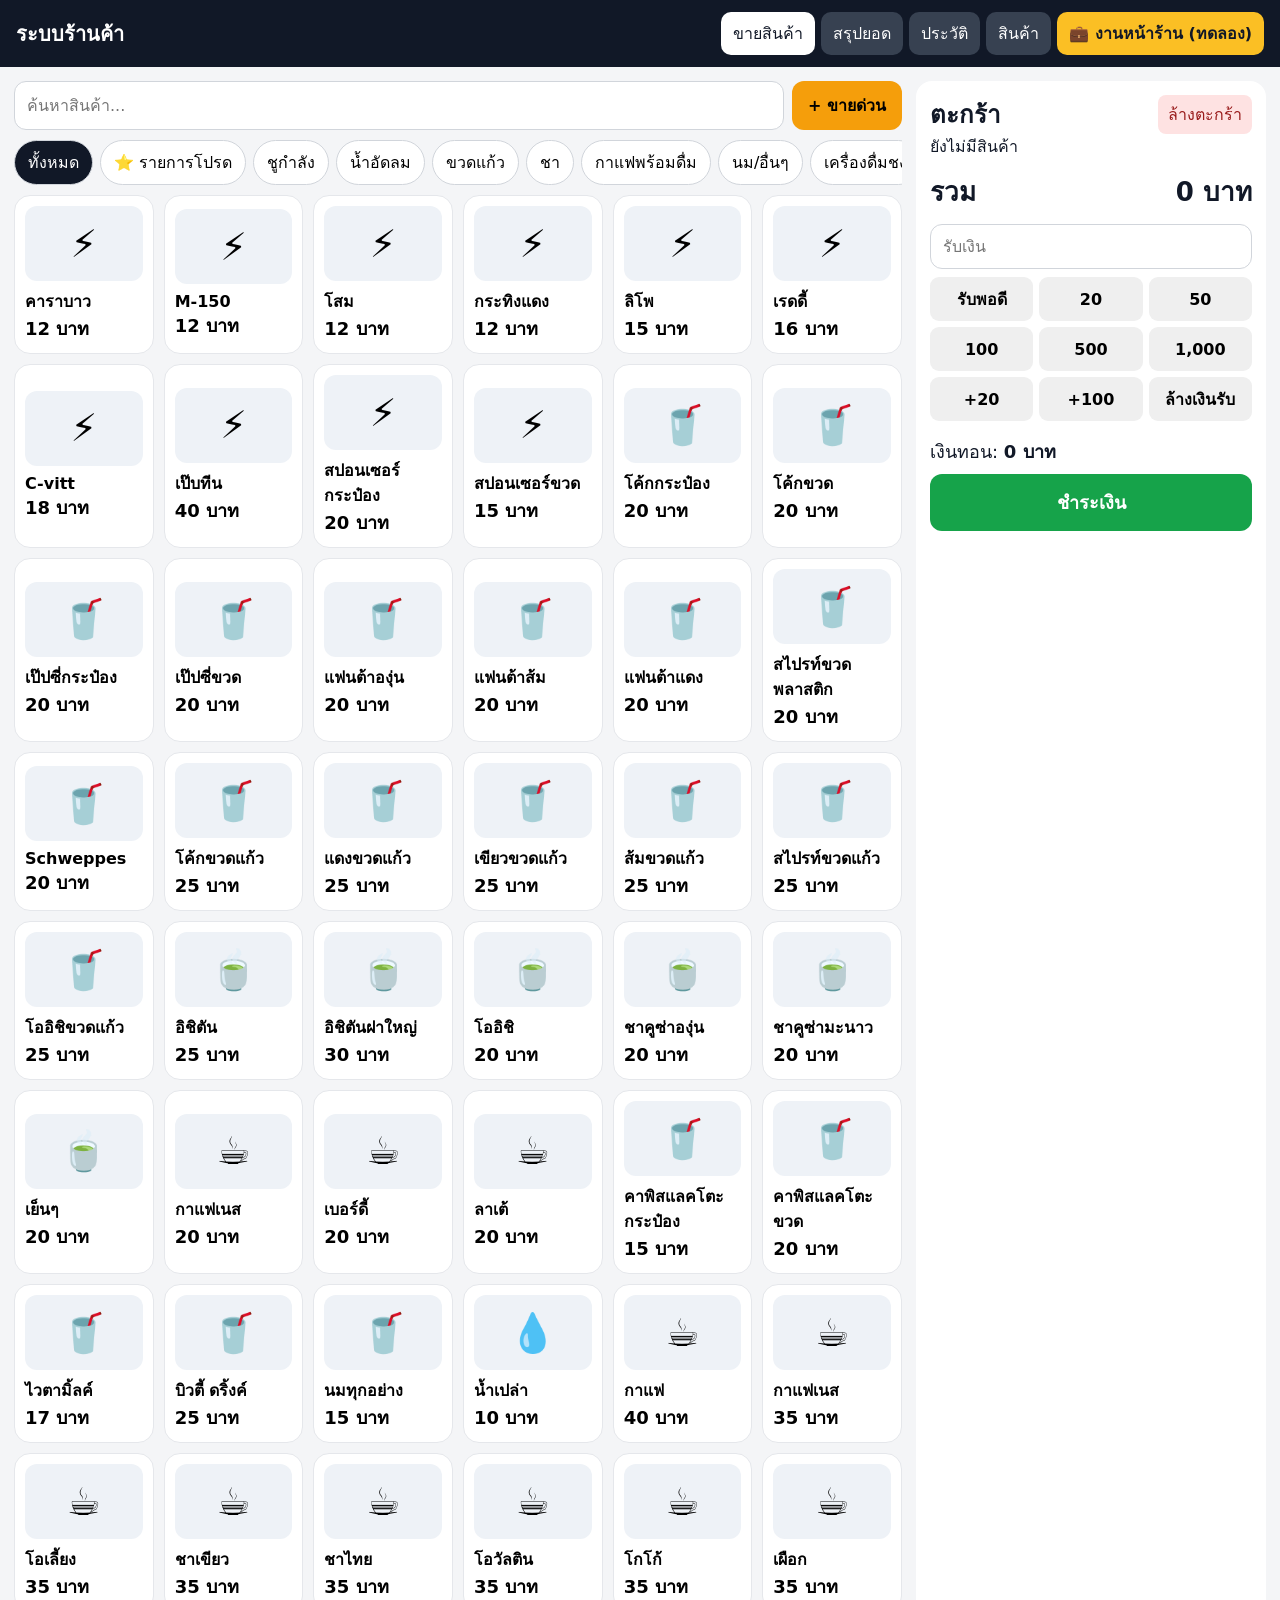
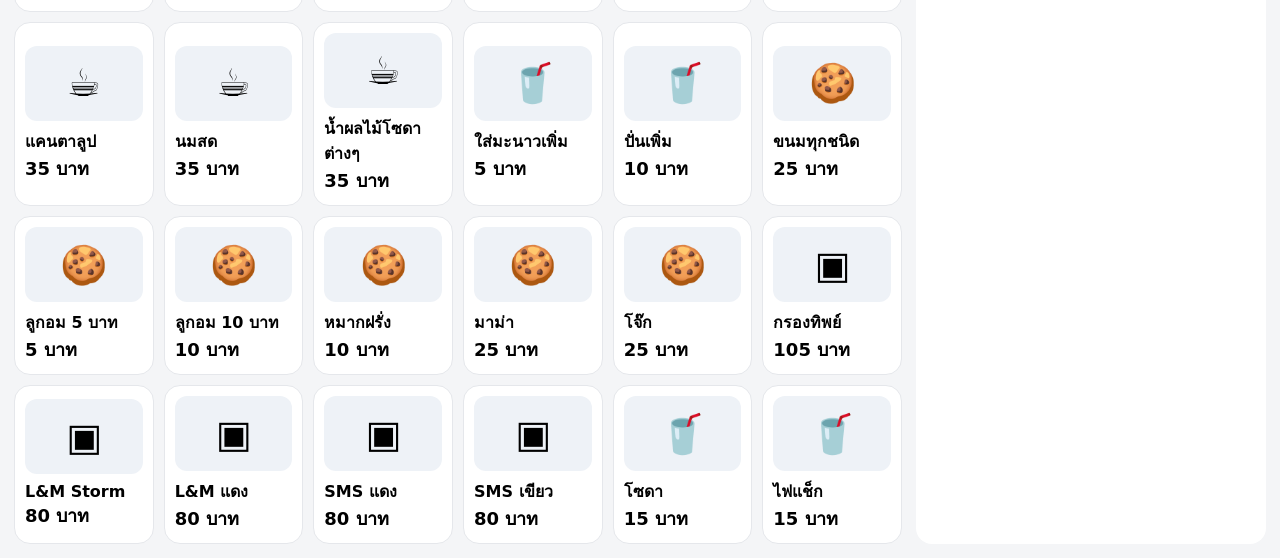
==== index.html @ 1d9d123c "Link simplified operations preview from POS navigation" ====
<!doctype html><html lang="th"><head><meta charset="UTF-8"><meta name="viewport" content="width=device-width,initial-scale=1,viewport-fit=cover"><meta name="theme-color" content="#111827"><link rel="manifest" href="manifest.webmanifest"><link rel="stylesheet" href="style.css"><title>ระบบร้านค้า</title></head><body><header class="top"><h1>ระบบร้านค้า</h1><nav class="nav"><button data-page="sale" class="active">ขายสินค้า</button><button data-page="dashboard">สรุปยอด</button><button data-page="history">ประวัติ</button><button data-page="manage">สินค้า</button><a href="./operations-preview.html" style="display:inline-flex;align-items:center;border-radius:10px;padding:9px 12px;background:#fbbf24;color:#111827;text-decoration:none;font-weight:750;white-space:nowrap">💼 งานหน้าร้าน (ทดลอง)</a></nav></header><section id="sale" class="page active"><div class="sale-layout"><div><div class="toolbar"><input id="search" class="search" placeholder="ค้นหาสินค้า..."><button id="quick" class="quick">+ ขายด่วน</button></div><div id="cats" class="cats"></div><div id="products" class="products"></div></div><aside class="cart"><div class="carthead"><h2>ตะกร้า</h2><button id="clearCart" class="danger">ล้างตะกร้า</button></div><div id="cart"></div><div class="total"><span>รวม</span><span id="total">0 บาท</span></div><input id="cash" class="search" inputmode="decimal" placeholder="รับเงิน"><div class="cash-presets"><button id="exact">รับพอดี</button><button data-cash="20">20</button><button data-cash="50">50</button><button data-cash="100">100</button><button data-cash="500">500</button><button data-cash="1000">1,000</button><button data-addcash="20">+20</button><button data-addcash="100">+100</button><button id="clearCash">ล้างเงินรับ</button></div><div class="change">เงินทอน: <b id="change">0 บาท</b></div><button id="pay" class="pay">ชำระเงิน</button></aside></div></section><section id="dashboard" class="page"><div class="reporthead"><div><h2>สรุปยอด</h2><div id="reportLabel" class="note">วันนี้</div></div><div class="reportfilters"><button data-period="today" class="active">วันนี้</button><button data-period="month">เดือนนี้</button><button data-period="all">ทั้งหมด</button><input id="reportFrom" type="date"><span>ถึง</span><input id="reportTo" type="date"><button id="applyRange">ดูช่วงวันที่</button></div></div><div class="cards"><div class="stat">ยอดขาย<b id="todaySales">0 บาท</b></div><div class="stat profitstat">กำไรขั้นต้น<b id="todayProfit">0 บาท</b></div><div class="stat">ต้นทุนสินค้า<b id="todayCost">0 บาท</b></div><div class="stat">จำนวนบิล<b id="todayBills">0</b></div><div class="stat">จำนวนสินค้าที่ขาย<b id="todayItems">0</b></div><div class="stat">เงินสดที่รับ<b id="todayCash">0 บาท</b></div><div class="stat">เงินทอน<b id="todayChange">0 บาท</b></div><div class="stat">ขายดีที่สุด<b id="best">-</b></div><div class="stat">สินค้าใกล้หมด<b id="lowStockCount">0</b></div><div class="stat">ยอดเฉลี่ย/บิล<b id="avgBill">0 บาท</b></div><div class="stat">วันที่ขายดีที่สุด<b id="bestDay">-</b></div></div><h3>สินค้าใกล้หมด</h3><div id="lowStockList" class="panel"></div><h3>ยอดขายตามหมวดหมู่</h3><div id="categorySummary" class="panel"></div><h3>สินค้าขายดีวันนี้</h3><div id="topProducts" class="panel"></div><h3>กำไรตามสินค้า</h3><div id="profitProducts" class="panel"></div><h3>ยอดขายรายวัน</h3><div id="dailySummary" class="panel"></div></section><section id="history" class="page"><div class="historyhead"><h2>ประวัติการขาย</h2><input id="historyDate" type="date"></div><div id="historyList" class="panel"></div></section><div id="billModal" class="pinmodal"><div class="pinbox billbox"><h2>รายละเอียดบิล</h2><div id="billDetail"></div><div class="pinActions"><button id="billClose">ปิด</button><button id="voidBill" class="danger">ยกเลิกบิล</button></div></div></div><section id="manage" class="page"><div class="managehead"><h2>สินค้า</h2><div><button id="addProduct" class="primary">+ เพิ่มสินค้า</button></div></div><div class="backup"><button id="exportBtn">สำรองข้อมูล JSON</button><label class="filelabel">นำเข้าข้อมูล<input type="file" id="importFile" accept="application/json"></label></div><div id="backupStatus" class="backupstatus"></div><div id="backupStatus" class="backupstatus"></div><p class="note">แตะดาวเพื่อเพิ่มรายการโปรด รูปสินค้าเป็นภาพแทนและแก้ไขต่อได้ภายหลัง</p><div id="manageList" class="panel"></div></section><div id="productModal" class="pinmodal"><div class="pinbox productbox"><h2 id="productTitle">เพิ่มสินค้า</h2><input id="productName" placeholder="ชื่อสินค้า"><input id="productPrice" type="number" inputmode="decimal" placeholder="ราคาขาย"><input id="productCost" type="number" min="0" step="0.01" inputmode="decimal" placeholder="ต้นทุนต่อชิ้น"><input id="productCategory" placeholder="หมวดหมู่"><div class="stockfields"><label>จำนวนคงเหลือ<input id="productStock" type="number" min="0" step="1" inputmode="numeric" placeholder="เช่น 24"></label><label>แจ้งเตือนเมื่อเหลือไม่เกิน<input id="productLowStock" type="number" min="0" step="1" inputmode="numeric" value="5"></label></div><label class="stocktoggle"><input id="trackStock" type="checkbox"> ติดตามสต๊อกสินค้านี้</label><label class="imagepick">รูปสินค้า (ไม่ใส่ก็ได้)<input id="productImage" type="file" accept="image/*"></label><div id="imagePreview" class="imagePreview"></div><button id="removeProductImage" class="danger imageRemove" type="button">ลบรูปสินค้า</button><div class="pinActions"><button id="productCancel">ยกเลิก</button><button id="productSave">บันทึก</button></div></div></div><div id="importModal" class="pinmodal"><div class="pinbox"><h2>ยืนยันนำเข้าข้อมูล</h2><p id="importSummary"></p><p class="note">ข้อมูลปัจจุบันในเครื่องจะถูกแทนที่ กรุณาสำรองข้อมูลก่อนหากต้องการเก็บไว้</p><div class="pinActions"><button id="importCancel">ยกเลิก</button><button id="importConfirm">ยืนยันนำเข้า</button></div></div></div><div id="importModal" class="pinmodal"><div class="pinbox"><h2>ยืนยันนำเข้าข้อมูล</h2><p id="importSummary"></p><p class="note">ข้อมูลปัจจุบันในเครื่องจะถูกแทนที่</p><div class="pinActions"><button id="importCancel">ยกเลิก</button><button id="importConfirm">ยืนยันนำเข้า</button></div></div></div><script src="products.js"></script><script src="app.js"></script></body></html>
---- style.css ----
*{box-sizing:border-box}body{margin:0;font-family:system-ui,-apple-system,"Noto Sans Thai",sans-serif;background:#f4f5f7;color:#111827}button,input{font:inherit}button{cursor:pointer}.top{position:sticky;top:0;z-index:5;background:#111827;color:#fff;padding:12px 16px;display:flex;justify-content:space-between;align-items:center}.top h1{margin:0;font-size:20px}.nav{display:flex;gap:6px}.nav button{border:0;border-radius:10px;padding:9px 12px;background:#374151;color:#fff}.nav .active{background:#fff;color:#111827}.page{display:none;padding:14px}.page.active{display:block}.sale-layout{display:grid;grid-template-columns:minmax(0,1fr) 350px;gap:14px}.toolbar{display:flex;gap:8px;margin-bottom:10px}.search{width:100%;padding:12px;border:1px solid #d1d5db;border-radius:12px;background:#fff}.quick{border:0;border-radius:12px;padding:12px 16px;background:#f59e0b;font-weight:700;white-space:nowrap}.cats{display:flex;gap:7px;overflow:auto;padding-bottom:10px}.cat{white-space:nowrap;border:1px solid #d1d5db;background:#fff;border-radius:999px;padding:9px 13px}.cat.active{background:#111827;color:#fff}.products{display:grid;grid-template-columns:repeat(auto-fill,minmax(135px,1fr));gap:10px}.product{border:1px solid #e5e7eb;background:#fff;border-radius:16px;padding:10px;text-align:left;min-height:145px}.art{height:75px;border-radius:12px;display:flex;align-items:center;justify-content:center;font-size:38px;background:#eef2f7}.pname{font-weight:700;margin-top:8px}.price{font-size:18px;font-weight:900}.cart,.panel,.stat{background:#fff;border-radius:16px;padding:14px}.cart{position:sticky;top:70px}.cartrow{padding:9px 0;border-bottom:1px solid #eee}.row{display:flex;justify-content:space-between;gap:8px}.qty{display:flex;gap:6px;margin-top:5px}.qty button{border:0;border-radius:8px;padding:6px 10px}.total{font-size:26px;font-weight:900;display:flex;justify-content:space-between;margin:12px 0}.cash-presets{display:grid;grid-template-columns:repeat(3,1fr);gap:6px;margin:8px 0}.cash-presets button{border:0;border-radius:9px;padding:9px}.change{padding:8px 0;font-size:18px}.pay{width:100%;border:0;border-radius:12px;padding:14px;background:#16a34a;color:#fff;font-weight:800;font-size:18px}.cards{display:grid;grid-template-columns:repeat(3,1fr);gap:12px}.stat b{display:block;font-size:28px}.history{padding:10px 0;border-bottom:1px solid #eee}.backup{display:flex;gap:8px}.backup button,.filelabel{border:0;border-radius:9px;padding:9px;background:#e5e7eb}.filelabel input{display:none}.note{color:#6b7280;font-size:13px}.manage{display:flex;justify-content:space-between;padding:9px 0;border-bottom:1px solid #eee}.star{border:0;border-radius:8px;padding:7px 10px}.star.on{background:#fbbf24}@media(max-width:800px){.top{align-items:flex-start;gap:8px;flex-direction:column}.nav{width:100%;overflow:auto}.sale-layout{display:block}.cart{position:relative;top:auto;margin-top:14px}.cards{grid-template-columns:1fr}.products{grid-template-columns:repeat(2,minmax(0,1fr))}}.pinmodal{display:none;position:fixed;inset:0;background:#0009;z-index:50;align-items:center;justify-content:center;padding:20px}.pinmodal.open{display:flex}.pinbox{width:min(390px,100%);background:#fff;border-radius:18px;padding:20px}.pinbox h2{margin-top:0}.pinbox input{width:100%;padding:14px;border:1px solid #d1d5db;border-radius:12px;font-size:22px;text-align:center;letter-spacing:5px}.pinActions{display:flex;gap:8px;margin-top:12px}.pinActions button{flex:1;border:0;border-radius:10px;padding:11px}.pinActions button:last-child{background:#111827;color:#fff}.ownerbar{background:#dcfce7;color:#166534;padding:8px 14px;text-align:center;font-weight:700}.nav #lockBtn{background:#f59e0b;color:#111827}.managehead{display:flex;justify-content:space-between;align-items:center;gap:10px}.managehead>div{display:flex;gap:8px}.managehead button,.primary{border:0;border-radius:9px;padding:10px 12px}.primary{background:#16a34a;color:#fff;font-weight:700}.manage small{display:block;color:#6b7280;margin-top:3px}.manageactions{display:flex;gap:6px}.manageactions button{border:0;border-radius:8px;padding:7px 10px}.danger{background:#fee2e2;color:#991b1b}.productbox input{width:100%;padding:12px;border:1px solid #d1d5db;border-radius:10px;margin:5px 0;text-align:left;letter-spacing:0;font-size:16px}.imagepick{display:block;padding:10px 0}.imagepick input{font-size:14px}.imagePreview img{width:100px;height:100px;object-fit:contain;border-radius:12px}.art img{width:100%;height:100%;object-fit:contain;border-radius:10px}@media(max-width:600px){.managehead{align-items:flex-start;flex-direction:column}.manage{gap:8px;align-items:center}.manageactions{flex-wrap:wrap;justify-content:flex-end}}.imageRemove{display:none;border:0;border-radius:8px;padding:8px 10px;margin-top:8px}.productbox .imagepick input{padding:6px 0;border:0}.carthead{display:flex;align-items:center;justify-content:space-between;gap:8px}.carthead h2{margin:0}.carthead button{border:0;border-radius:8px;padding:7px 10px}.removeitem{margin-left:auto;background:#fee2e2;color:#991b1b}.qty{align-items:center}.qty span{min-width:28px;text-align:center;font-weight:800}.cash-presets button{min-height:44px;font-weight:700}.product:active{transform:scale(.98)}@media(min-width:801px) and (max-width:1200px){.sale-layout{grid-template-columns:minmax(0,1fr) 320px}.products{grid-template-columns:repeat(auto-fill,minmax(125px,1fr))}.product{min-height:135px}}.summaryrow{display:flex;justify-content:space-between;gap:12px;padding:9px 0;border-bottom:1px solid #eee}.historyhead{display:flex;align-items:center;justify-content:space-between;gap:10px}.historyhead input{padding:9px;border:1px solid #d1d5db;border-radius:9px}.billrow{display:block;width:100%;border:0;background:transparent;text-align:left}.billrow:hover{background:#f9fafb}.billrow.voided{opacity:.55;text-decoration:line-through}.billbox{width:min(480px,100%)}.billtime{font-weight:700;margin-bottom:10px}.voidnote{padding:10px;border-radius:10px;background:#fee2e2;color:#991b1b;font-weight:700}.cards{grid-template-columns:repeat(auto-fit,minmax(180px,1fr))}.stockfields{display:grid;grid-template-columns:1fr 1fr;gap:8px}.stockfields label{font-size:13px}.stocktoggle{display:flex;align-items:center;gap:8px;padding:10px 0;font-weight:700}.productbox .stocktoggle input{width:auto;margin:0}.stocktag{font-size:12px;margin-top:4px;color:#166534;font-weight:700}@media(max-width:500px){.stockfields{grid-template-columns:1fr}}.profitstat b{color:#15803d}#profitProducts .summaryrow b{color:#15803d}.reporthead{display:flex;justify-content:space-between;align-items:flex-start;gap:14px;margin-bottom:14px}.reporthead h2{margin:0}.reportfilters{display:flex;align-items:center;gap:6px;flex-wrap:wrap}.reportfilters button,.reportfilters input{border:1px solid #d1d5db;background:#fff;border-radius:9px;padding:8px 10px}.reportfilters button.active{background:#111827;color:#fff}.reportfilters span{font-size:13px;color:#6b7280}@media(max-width:700px){.reporthead{flex-direction:column}.reportfilters{width:100%}.reportfilters input{max-width:145px}}.backupstatus{margin:10px 0;padding:10px 12px;border-radius:10px;background:#ecfdf5;color:#166534;font-weight:700}.backupstatus.warn{background:#fff7ed;color:#9a3412}.backup{flex-wrap:wrap}
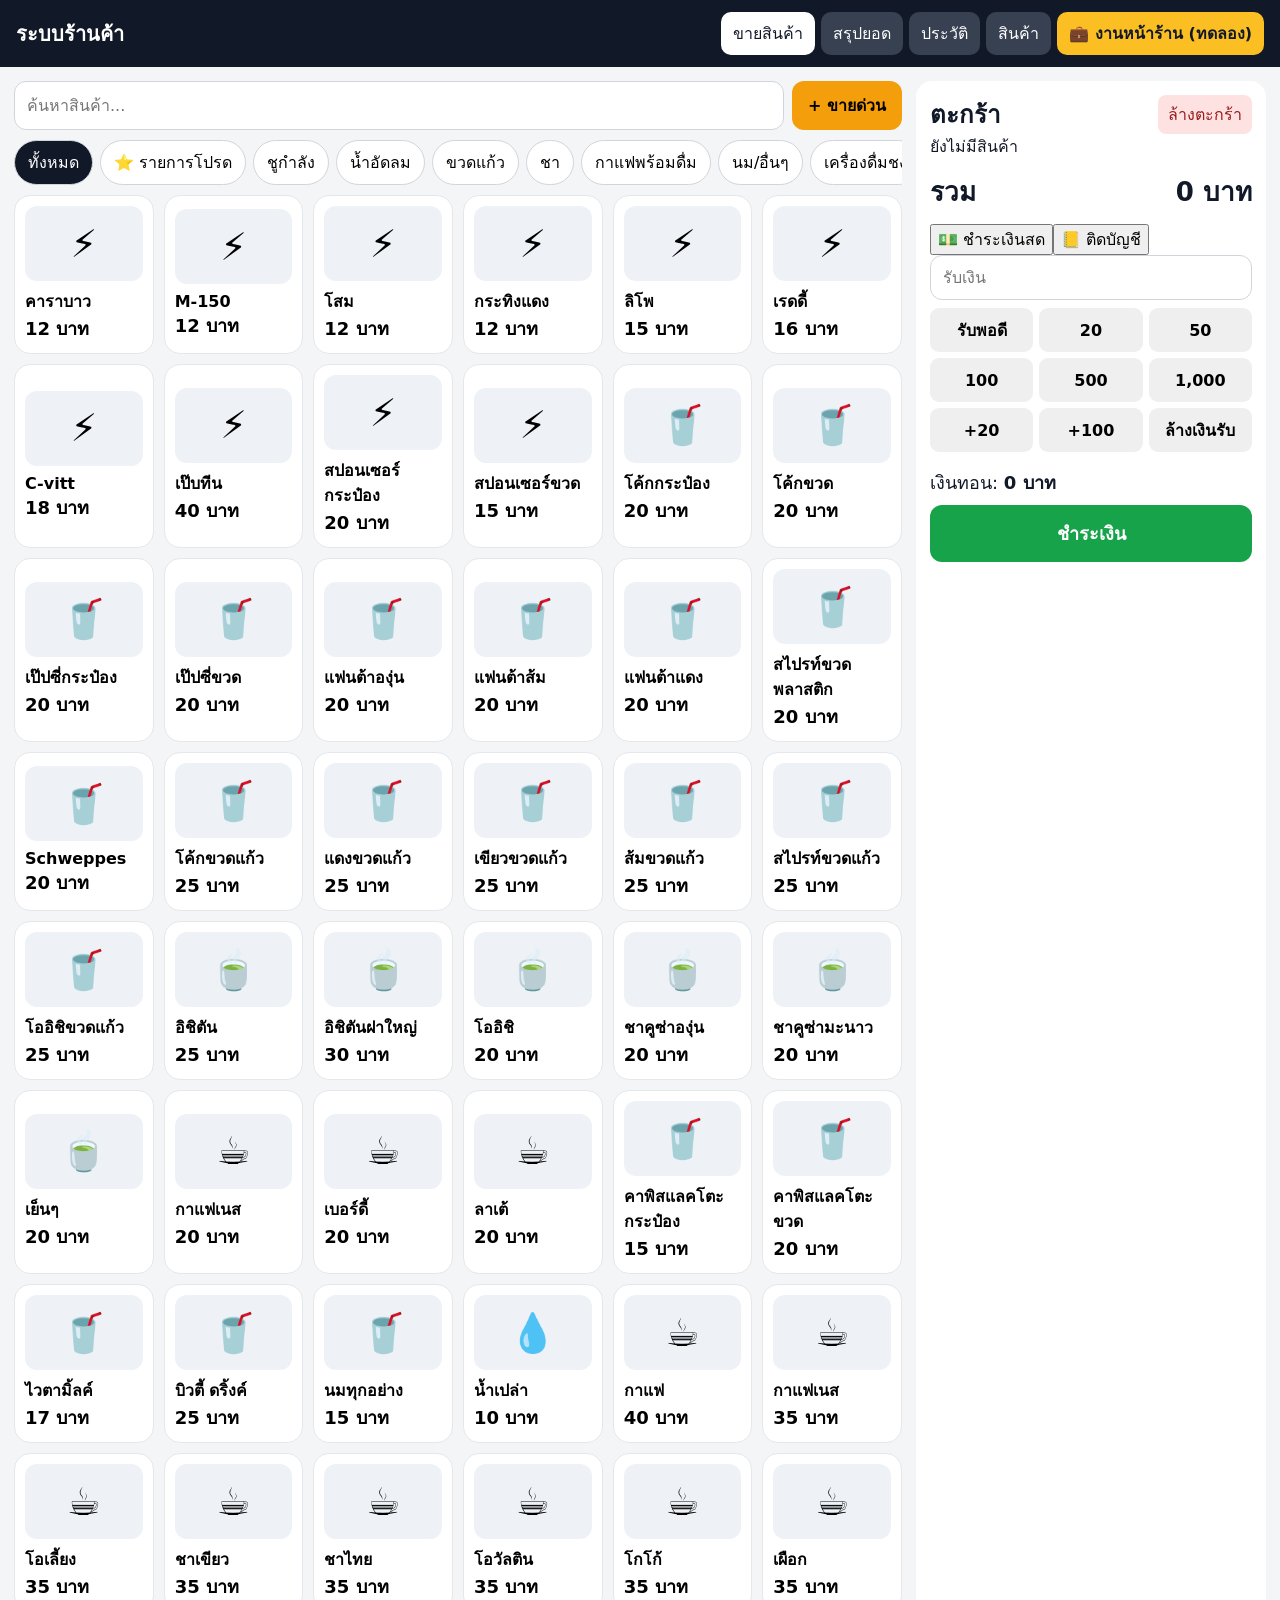
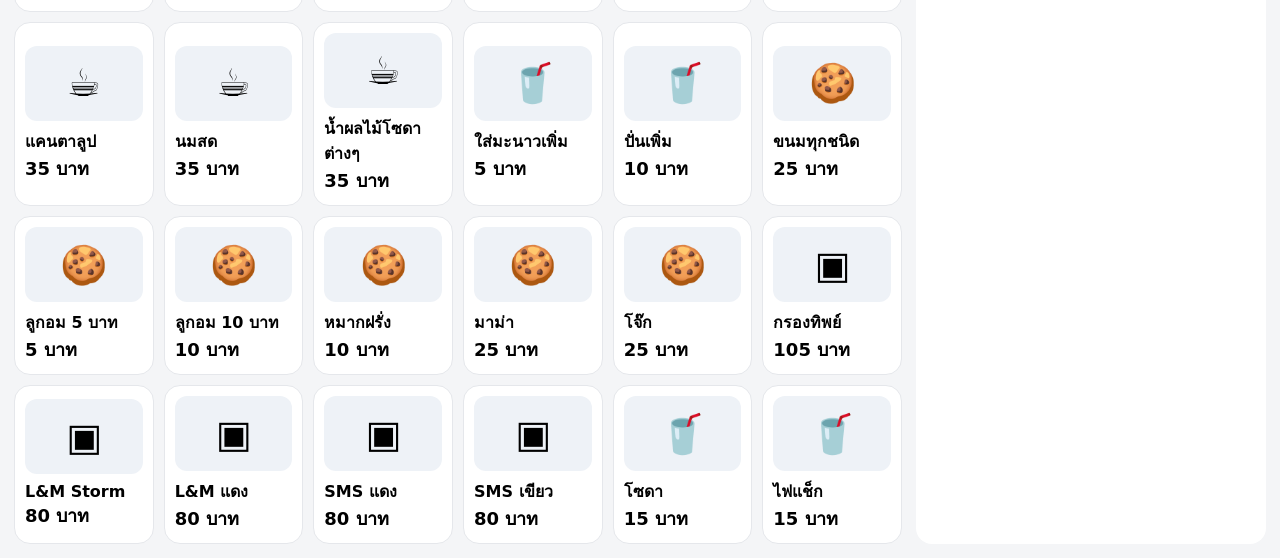
==== commit bc7729f0: "Show safe credit-sale mode in POS cart without recording unsupported debts" ====
--- a/index.html
+++ b/index.html
@@ -1 +1 @@
-<!doctype html><html lang="th"><head><meta charset="UTF-8"><meta name="viewport" content="width=device-width,initial-scale=1,viewport-fit=cover"><meta name="theme-color" content="#111827"><link rel="manifest" href="manifest.webmanifest"><link rel="stylesheet" href="style.css"><title>ระบบร้านค้า</title></head><body><header class="top"><h1>ระบบร้านค้า</h1><nav class="nav"><button data-page="sale" class="active">ขายสินค้า</button><button data-page="dashboard">สรุปยอด</button><button data-page="history">ประวัติ</button><button data-page="manage">สินค้า</button><a href="./operations-preview.html" style="display:inline-flex;align-items:center;border-radius:10px;padding:9px 12px;background:#fbbf24;color:#111827;text-decoration:none;font-weight:750;white-space:nowrap">💼 งานหน้าร้าน (ทดลอง)</a></nav></header><section id="sale" class="page active"><div class="sale-layout"><div><div class="toolbar"><input id="search" class="search" placeholder="ค้นหาสินค้า..."><button id="quick" class="quick">+ ขายด่วน</button></div><div id="cats" class="cats"></div><div id="products" class="products"></div></div><aside class="cart"><div class="carthead"><h2>ตะกร้า</h2><button id="clearCart" class="danger">ล้างตะกร้า</button></div><div id="cart"></div><div class="total"><span>รวม</span><span id="total">0 บาท</span></div><input id="cash" class="search" inputmode="decimal" placeholder="รับเงิน"><div class="cash-presets"><button id="exact">รับพอดี</button><button data-cash="20">20</button><button data-cash="50">50</button><button data-cash="100">100</button><button data-cash="500">500</button><button data-cash="1000">1,000</button><button data-addcash="20">+20</button><button data-addcash="100">+100</button><button id="clearCash">ล้างเงินรับ</button></div><div class="change">เงินทอน: <b id="change">0 บาท</b></div><button id="pay" class="pay">ชำระเงิน</button></aside></div></section><section id="dashboard" class="page"><div class="reporthead"><div><h2>สรุปยอด</h2><div id="reportLabel" class="note">วันนี้</div></div><div class="reportfilters"><button data-period="today" class="active">วันนี้</button><button data-period="month">เดือนนี้</button><button data-period="all">ทั้งหมด</button><input id="reportFrom" type="date"><span>ถึง</span><input id="reportTo" type="date"><button id="applyRange">ดูช่วงวันที่</button></div></div><div class="cards"><div class="stat">ยอดขาย<b id="todaySales">0 บาท</b></div><div class="stat profitstat">กำไรขั้นต้น<b id="todayProfit">0 บาท</b></div><div class="stat">ต้นทุนสินค้า<b id="todayCost">0 บาท</b></div><div class="stat">จำนวนบิล<b id="todayBills">0</b></div><div class="stat">จำนวนสินค้าที่ขาย<b id="todayItems">0</b></div><div class="stat">เงินสดที่รับ<b id="todayCash">0 บาท</b></div><div class="stat">เงินทอน<b id="todayChange">0 บาท</b></div><div class="stat">ขายดีที่สุด<b id="best">-</b></div><div class="stat">สินค้าใกล้หมด<b id="lowStockCount">0</b></div><div class="stat">ยอดเฉลี่ย/บิล<b id="avgBill">0 บาท</b></div><div class="stat">วันที่ขายดีที่สุด<b id="bestDay">-</b></div></div><h3>สินค้าใกล้หมด</h3><div id="lowStockList" class="panel"></div><h3>ยอดขายตามหมวดหมู่</h3><div id="categorySummary" class="panel"></div><h3>สินค้าขายดีวันนี้</h3><div id="topProducts" class="panel"></div><h3>กำไรตามสินค้า</h3><div id="profitProducts" class="panel"></div><h3>ยอดขายรายวัน</h3><div id="dailySummary" class="panel"></div></section><section id="history" class="page"><div class="historyhead"><h2>ประวัติการขาย</h2><input id="historyDate" type="date"></div><div id="historyList" class="panel"></div></section><div id="billModal" class="pinmodal"><div class="pinbox billbox"><h2>รายละเอียดบิล</h2><div id="billDetail"></div><div class="pinActions"><button id="billClose">ปิด</button><button id="voidBill" class="danger">ยกเลิกบิล</button></div></div></div><section id="manage" class="page"><div class="managehead"><h2>สินค้า</h2><div><button id="addProduct" class="primary">+ เพิ่มสินค้า</button></div></div><div class="backup"><button id="exportBtn">สำรองข้อมูล JSON</button><label class="filelabel">นำเข้าข้อมูล<input type="file" id="importFile" accept="application/json"></label></div><div id="backupStatus" class="backupstatus"></div><div id="backupStatus" class="backupstatus"></div><p class="note">แตะดาวเพื่อเพิ่มรายการโปรด รูปสินค้าเป็นภาพแทนและแก้ไขต่อได้ภายหลัง</p><div id="manageList" class="panel"></div></section><div id="productModal" class="pinmodal"><div class="pinbox productbox"><h2 id="productTitle">เพิ่มสินค้า</h2><input id="productName" placeholder="ชื่อสินค้า"><input id="productPrice" type="number" inputmode="decimal" placeholder="ราคาขาย"><input id="productCost" type="number" min="0" step="0.01" inputmode="decimal" placeholder="ต้นทุนต่อชิ้น"><input id="productCategory" placeholder="หมวดหมู่"><div class="stockfields"><label>จำนวนคงเหลือ<input id="productStock" type="number" min="0" step="1" inputmode="numeric" placeholder="เช่น 24"></label><label>แจ้งเตือนเมื่อเหลือไม่เกิน<input id="productLowStock" type="number" min="0" step="1" inputmode="numeric" value="5"></label></div><label class="stocktoggle"><input id="trackStock" type="checkbox"> ติดตามสต๊อกสินค้านี้</label><label class="imagepick">รูปสินค้า (ไม่ใส่ก็ได้)<input id="productImage" type="file" accept="image/*"></label><div id="imagePreview" class="imagePreview"></div><button id="removeProductImage" class="danger imageRemove" type="button">ลบรูปสินค้า</button><div class="pinActions"><button id="productCancel">ยกเลิก</button><button id="productSave">บันทึก</button></div></div></div><div id="importModal" class="pinmodal"><div class="pinbox"><h2>ยืนยันนำเข้าข้อมูล</h2><p id="importSummary"></p><p class="note">ข้อมูลปัจจุบันในเครื่องจะถูกแทนที่ กรุณาสำรองข้อมูลก่อนหากต้องการเก็บไว้</p><div class="pinActions"><button id="importCancel">ยกเลิก</button><button id="importConfirm">ยืนยันนำเข้า</button></div></div></div><div id="importModal" class="pinmodal"><div class="pinbox"><h2>ยืนยันนำเข้าข้อมูล</h2><p id="importSummary"></p><p class="note">ข้อมูลปัจจุบันในเครื่องจะถูกแทนที่</p><div class="pinActions"><button id="importCancel">ยกเลิก</button><button id="importConfirm">ยืนยันนำเข้า</button></div></div></div><script src="products.js"></script><script src="app.js"></script></body></html>+<!doctype html><html lang="th"><head><meta charset="UTF-8"><meta name="viewport" content="width=device-width,initial-scale=1,viewport-fit=cover"><meta name="theme-color" content="#111827"><link rel="manifest" href="manifest.webmanifest"><link rel="stylesheet" href="style.css"><title>ระบบร้านค้า</title></head><body><header class="top"><h1>ระบบร้านค้า</h1><nav class="nav"><button data-page="sale" class="active">ขายสินค้า</button><button data-page="dashboard">สรุปยอด</button><button data-page="history">ประวัติ</button><button data-page="manage">สินค้า</button><a href="./operations-preview.html" style="display:inline-flex;align-items:center;border-radius:10px;padding:9px 12px;background:#fbbf24;color:#111827;text-decoration:none;font-weight:750;white-space:nowrap">💼 งานหน้าร้าน (ทดลอง)</a></nav></header><section id="sale" class="page active"><div class="sale-layout"><div><div class="toolbar"><input id="search" class="search" placeholder="ค้นหาสินค้า..."><button id="quick" class="quick">+ ขายด่วน</button></div><div id="cats" class="cats"></div><div id="products" class="products"></div></div><aside class="cart"><div class="carthead"><h2>ตะกร้า</h2><button id="clearCart" class="danger">ล้างตะกร้า</button></div><div id="cart"></div><div class="total"><span>รวม</span><span id="total">0 บาท</span></div><div class="payment-mode"><button id="modeCash" class="selected" type="button">💵 ชำระเงินสด</button><button id="modeCredit" type="button">📒 ติดบัญชี</button></div><div id="creditCartPanel" class="credit-cart-panel" hidden><label for="creditPerson">เลือกผู้ซื้อจากรายชื่อกลาง</label><p class="note">ระบบบัญชีจริงยังไม่เปิดใช้ เพื่อป้องกันยอดค้างสูญหาย กรุณาบันทึกในสมุดบัญชีเดิมก่อน</p><a href="./operations-preview.html">ดูขั้นตอนบัญชีรายบุคคล (ทดลอง) →</a></div><div id="cashArea"><input id="cash" class="search" inputmode="decimal" placeholder="รับเงิน"><div class="cash-presets"><button id="exact">รับพอดี</button><button data-cash="20">20</button><button data-cash="50">50</button><button data-cash="100">100</button><button data-cash="500">500</button><button data-cash="1000">1,000</button><button data-addcash="20">+20</button><button data-addcash="100">+100</button><button id="clearCash">ล้างเงินรับ</button></div><div class="change">เงินทอน: <b id="change">0 บาท</b></div></div><button id="pay" class="pay">ชำระเงิน</button></aside></div></section><section id="dashboard" class="page"><div class="reporthead"><div><h2>สรุปยอด</h2><div id="reportLabel" class="note">วันนี้</div></div><div class="reportfilters"><button data-period="today" class="active">วันนี้</button><button data-period="month">เดือนนี้</button><button data-period="all">ทั้งหมด</button><input id="reportFrom" type="date"><span>ถึง</span><input id="reportTo" type="date"><button id="applyRange">ดูช่วงวันที่</button></div></div><div class="cards"><div class="stat">ยอดขาย<b id="todaySales">0 บาท</b></div><div class="stat profitstat">กำไรขั้นต้น<b id="todayProfit">0 บาท</b></div><div class="stat">ต้นทุนสินค้า<b id="todayCost">0 บาท</b></div><div class="stat">จำนวนบิล<b id="todayBills">0</b></div><div class="stat">จำนวนสินค้าที่ขาย<b id="todayItems">0</b></div><div class="stat">เงินสดที่รับ<b id="todayCash">0 บาท</b></div><div class="stat">เงินทอน<b id="todayChange">0 บาท</b></div><div class="stat">ขายดีที่สุด<b id="best">-</b></div><div class="stat">สินค้าใกล้หมด<b id="lowStockCount">0</b></div><div class="stat">ยอดเฉลี่ย/บิล<b id="avgBill">0 บาท</b></div><div class="stat">วันที่ขายดีที่สุด<b id="bestDay">-</b></div></div><h3>สินค้าใกล้หมด</h3><div id="lowStockList" class="panel"></div><h3>ยอดขายตามหมวดหมู่</h3><div id="categorySummary" class="panel"></div><h3>สินค้าขายดีวันนี้</h3><div id="topProducts" class="panel"></div><h3>กำไรตามสินค้า</h3><div id="profitProducts" class="panel"></div><h3>ยอดขายรายวัน</h3><div id="dailySummary" class="panel"></div></section><section id="history" class="page"><div class="historyhead"><h2>ประวัติการขาย</h2><input id="historyDate" type="date"></div><div id="historyList" class="panel"></div></section><div id="billModal" class="pinmodal"><div class="pinbox billbox"><h2>รายละเอียดบิล</h2><div id="billDetail"></div><div class="pinActions"><button id="billClose">ปิด</button><button id="voidBill" class="danger">ยกเลิกบิล</button></div></div></div><section id="manage" class="page"><div class="managehead"><h2>สินค้า</h2><div><button id="addProduct" class="primary">+ เพิ่มสินค้า</button></div></div><div class="backup"><button id="exportBtn">สำรองข้อมูล JSON</button><label class="filelabel">นำเข้าข้อมูล<input type="file" id="importFile" accept="application/json"></label></div><div id="backupStatus" class="backupstatus"></div><div id="backupStatus" class="backupstatus"></div><p class="note">แตะดาวเพื่อเพิ่มรายการโปรด รูปสินค้าเป็นภาพแทนและแก้ไขต่อได้ภายหลัง</p><div id="manageList" class="panel"></div></section><div id="productModal" class="pinmodal"><div class="pinbox productbox"><h2 id="productTitle">เพิ่มสินค้า</h2><input id="productName" placeholder="ชื่อสินค้า"><input id="productPrice" type="number" inputmode="decimal" placeholder="ราคาขาย"><input id="productCost" type="number" min="0" step="0.01" inputmode="decimal" placeholder="ต้นทุนต่อชิ้น"><input id="productCategory" placeholder="หมวดหมู่"><div class="stockfields"><label>จำนวนคงเหลือ<input id="productStock" type="number" min="0" step="1" inputmode="numeric" placeholder="เช่น 24"></label><label>แจ้งเตือนเมื่อเหลือไม่เกิน<input id="productLowStock" type="number" min="0" step="1" inputmode="numeric" value="5"></label></div><label class="stocktoggle"><input id="trackStock" type="checkbox"> ติดตามสต๊อกสินค้านี้</label><label class="imagepick">รูปสินค้า (ไม่ใส่ก็ได้)<input id="productImage" type="file" accept="image/*"></label><div id="imagePreview" class="imagePreview"></div><button id="removeProductImage" class="danger imageRemove" type="button">ลบรูปสินค้า</button><div class="pinActions"><button id="productCancel">ยกเลิก</button><button id="productSave">บันทึก</button></div></div></div><div id="importModal" class="pinmodal"><div class="pinbox"><h2>ยืนยันนำเข้าข้อมูล</h2><p id="importSummary"></p><p class="note">ข้อมูลปัจจุบันในเครื่องจะถูกแทนที่ กรุณาสำรองข้อมูลก่อนหากต้องการเก็บไว้</p><div class="pinActions"><button id="importCancel">ยกเลิก</button><button id="importConfirm">ยืนยันนำเข้า</button></div></div></div><div id="importModal" class="pinmodal"><div class="pinbox"><h2>ยืนยันนำเข้าข้อมูล</h2><p id="importSummary"></p><p class="note">ข้อมูลปัจจุบันในเครื่องจะถูกแทนที่</p><div class="pinActions"><button id="importCancel">ยกเลิก</button><button id="importConfirm">ยืนยันนำเข้า</button></div></div></div><script src="products.js"></script><script src="app.js"></script></body></html>
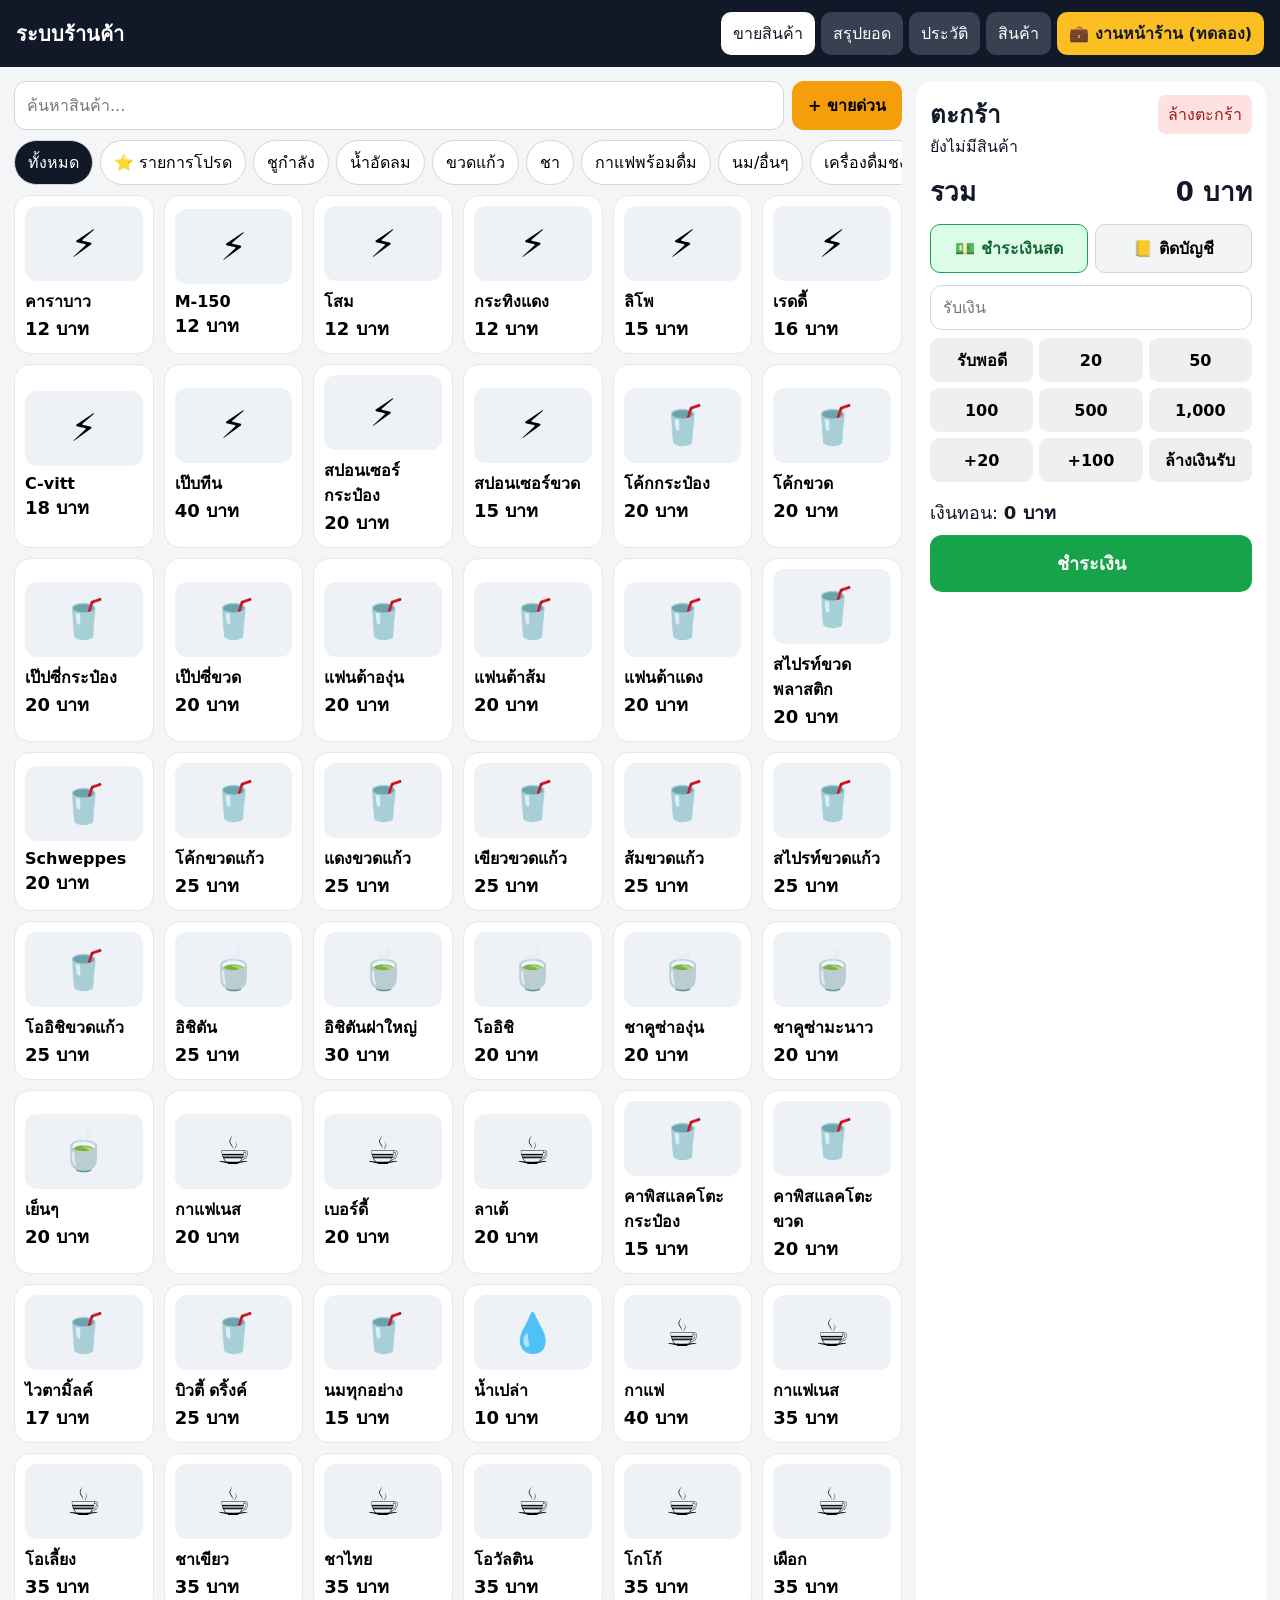
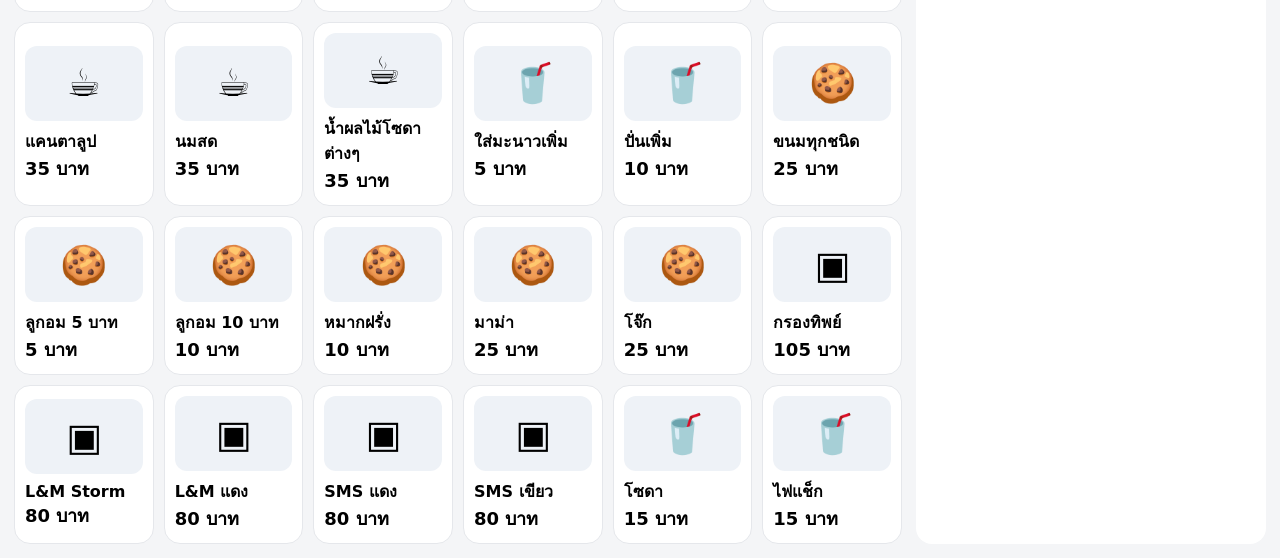
==== commit 4d1cf0c0: "Prepare in-cart person search UI for credit sales, keep financial writes disabled" ====
--- a/index.html
+++ b/index.html
@@ -1 +1 @@
-<!doctype html><html lang="th"><head><meta charset="UTF-8"><meta name="viewport" content="width=device-width,initial-scale=1,viewport-fit=cover"><meta name="theme-color" content="#111827"><link rel="manifest" href="manifest.webmanifest"><link rel="stylesheet" href="style.css"><title>ระบบร้านค้า</title></head><body><header class="top"><h1>ระบบร้านค้า</h1><nav class="nav"><button data-page="sale" class="active">ขายสินค้า</button><button data-page="dashboard">สรุปยอด</button><button data-page="history">ประวัติ</button><button data-page="manage">สินค้า</button><a href="./operations-preview.html" style="display:inline-flex;align-items:center;border-radius:10px;padding:9px 12px;background:#fbbf24;color:#111827;text-decoration:none;font-weight:750;white-space:nowrap">💼 งานหน้าร้าน (ทดลอง)</a></nav></header><section id="sale" class="page active"><div class="sale-layout"><div><div class="toolbar"><input id="search" class="search" placeholder="ค้นหาสินค้า..."><button id="quick" class="quick">+ ขายด่วน</button></div><div id="cats" class="cats"></div><div id="products" class="products"></div></div><aside class="cart"><div class="carthead"><h2>ตะกร้า</h2><button id="clearCart" class="danger">ล้างตะกร้า</button></div><div id="cart"></div><div class="total"><span>รวม</span><span id="total">0 บาท</span></div><div class="payment-mode"><button id="modeCash" class="selected" type="button">💵 ชำระเงินสด</button><button id="modeCredit" type="button">📒 ติดบัญชี</button></div><div id="creditCartPanel" class="credit-cart-panel" hidden><label for="creditPerson">เลือกผู้ซื้อจากรายชื่อกลาง</label><p class="note">ระบบบัญชีจริงยังไม่เปิดใช้ เพื่อป้องกันยอดค้างสูญหาย กรุณาบันทึกในสมุดบัญชีเดิมก่อน</p><a href="./operations-preview.html">ดูขั้นตอนบัญชีรายบุคคล (ทดลอง) →</a></div><div id="cashArea"><input id="cash" class="search" inputmode="decimal" placeholder="รับเงิน"><div class="cash-presets"><button id="exact">รับพอดี</button><button data-cash="20">20</button><button data-cash="50">50</button><button data-cash="100">100</button><button data-cash="500">500</button><button data-cash="1000">1,000</button><button data-addcash="20">+20</button><button data-addcash="100">+100</button><button id="clearCash">ล้างเงินรับ</button></div><div class="change">เงินทอน: <b id="change">0 บาท</b></div></div><button id="pay" class="pay">ชำระเงิน</button></aside></div></section><section id="dashboard" class="page"><div class="reporthead"><div><h2>สรุปยอด</h2><div id="reportLabel" class="note">วันนี้</div></div><div class="reportfilters"><button data-period="today" class="active">วันนี้</button><button data-period="month">เดือนนี้</button><button data-period="all">ทั้งหมด</button><input id="reportFrom" type="date"><span>ถึง</span><input id="reportTo" type="date"><button id="applyRange">ดูช่วงวันที่</button></div></div><div class="cards"><div class="stat">ยอดขาย<b id="todaySales">0 บาท</b></div><div class="stat profitstat">กำไรขั้นต้น<b id="todayProfit">0 บาท</b></div><div class="stat">ต้นทุนสินค้า<b id="todayCost">0 บาท</b></div><div class="stat">จำนวนบิล<b id="todayBills">0</b></div><div class="stat">จำนวนสินค้าที่ขาย<b id="todayItems">0</b></div><div class="stat">เงินสดที่รับ<b id="todayCash">0 บาท</b></div><div class="stat">เงินทอน<b id="todayChange">0 บาท</b></div><div class="stat">ขายดีที่สุด<b id="best">-</b></div><div class="stat">สินค้าใกล้หมด<b id="lowStockCount">0</b></div><div class="stat">ยอดเฉลี่ย/บิล<b id="avgBill">0 บาท</b></div><div class="stat">วันที่ขายดีที่สุด<b id="bestDay">-</b></div></div><h3>สินค้าใกล้หมด</h3><div id="lowStockList" class="panel"></div><h3>ยอดขายตามหมวดหมู่</h3><div id="categorySummary" class="panel"></div><h3>สินค้าขายดีวันนี้</h3><div id="topProducts" class="panel"></div><h3>กำไรตามสินค้า</h3><div id="profitProducts" class="panel"></div><h3>ยอดขายรายวัน</h3><div id="dailySummary" class="panel"></div></section><section id="history" class="page"><div class="historyhead"><h2>ประวัติการขาย</h2><input id="historyDate" type="date"></div><div id="historyList" class="panel"></div></section><div id="billModal" class="pinmodal"><div class="pinbox billbox"><h2>รายละเอียดบิล</h2><div id="billDetail"></div><div class="pinActions"><button id="billClose">ปิด</button><button id="voidBill" class="danger">ยกเลิกบิล</button></div></div></div><section id="manage" class="page"><div class="managehead"><h2>สินค้า</h2><div><button id="addProduct" class="primary">+ เพิ่มสินค้า</button></div></div><div class="backup"><button id="exportBtn">สำรองข้อมูล JSON</button><label class="filelabel">นำเข้าข้อมูล<input type="file" id="importFile" accept="application/json"></label></div><div id="backupStatus" class="backupstatus"></div><div id="backupStatus" class="backupstatus"></div><p class="note">แตะดาวเพื่อเพิ่มรายการโปรด รูปสินค้าเป็นภาพแทนและแก้ไขต่อได้ภายหลัง</p><div id="manageList" class="panel"></div></section><div id="productModal" class="pinmodal"><div class="pinbox productbox"><h2 id="productTitle">เพิ่มสินค้า</h2><input id="productName" placeholder="ชื่อสินค้า"><input id="productPrice" type="number" inputmode="decimal" placeholder="ราคาขาย"><input id="productCost" type="number" min="0" step="0.01" inputmode="decimal" placeholder="ต้นทุนต่อชิ้น"><input id="productCategory" placeholder="หมวดหมู่"><div class="stockfields"><label>จำนวนคงเหลือ<input id="productStock" type="number" min="0" step="1" inputmode="numeric" placeholder="เช่น 24"></label><label>แจ้งเตือนเมื่อเหลือไม่เกิน<input id="productLowStock" type="number" min="0" step="1" inputmode="numeric" value="5"></label></div><label class="stocktoggle"><input id="trackStock" type="checkbox"> ติดตามสต๊อกสินค้านี้</label><label class="imagepick">รูปสินค้า (ไม่ใส่ก็ได้)<input id="productImage" type="file" accept="image/*"></label><div id="imagePreview" class="imagePreview"></div><button id="removeProductImage" class="danger imageRemove" type="button">ลบรูปสินค้า</button><div class="pinActions"><button id="productCancel">ยกเลิก</button><button id="productSave">บันทึก</button></div></div></div><div id="importModal" class="pinmodal"><div class="pinbox"><h2>ยืนยันนำเข้าข้อมูล</h2><p id="importSummary"></p><p class="note">ข้อมูลปัจจุบันในเครื่องจะถูกแทนที่ กรุณาสำรองข้อมูลก่อนหากต้องการเก็บไว้</p><div class="pinActions"><button id="importCancel">ยกเลิก</button><button id="importConfirm">ยืนยันนำเข้า</button></div></div></div><div id="importModal" class="pinmodal"><div class="pinbox"><h2>ยืนยันนำเข้าข้อมูล</h2><p id="importSummary"></p><p class="note">ข้อมูลปัจจุบันในเครื่องจะถูกแทนที่</p><div class="pinActions"><button id="importCancel">ยกเลิก</button><button id="importConfirm">ยืนยันนำเข้า</button></div></div></div><script src="products.js"></script><script src="app.js"></script></body></html>+<!doctype html><html lang="th"><head><meta charset="UTF-8"><meta name="viewport" content="width=device-width,initial-scale=1,viewport-fit=cover"><meta name="theme-color" content="#111827"><link rel="manifest" href="manifest.webmanifest"><link rel="stylesheet" href="style.css"><title>ระบบร้านค้า</title></head><body><header class="top"><h1>ระบบร้านค้า</h1><nav class="nav"><button data-page="sale" class="active">ขายสินค้า</button><button data-page="dashboard">สรุปยอด</button><button data-page="history">ประวัติ</button><button data-page="manage">สินค้า</button><a href="./operations-preview.html" style="display:inline-flex;align-items:center;border-radius:10px;padding:9px 12px;background:#fbbf24;color:#111827;text-decoration:none;font-weight:750;white-space:nowrap">💼 งานหน้าร้าน (ทดลอง)</a></nav></header><section id="sale" class="page active"><div class="sale-layout"><div><div class="toolbar"><input id="search" class="search" placeholder="ค้นหาสินค้า..."><button id="quick" class="quick">+ ขายด่วน</button></div><div id="cats" class="cats"></div><div id="products" class="products"></div></div><aside class="cart"><div class="carthead"><h2>ตะกร้า</h2><button id="clearCart" class="danger">ล้างตะกร้า</button></div><div id="cart"></div><div class="total"><span>รวม</span><span id="total">0 บาท</span></div><div class="payment-mode"><button id="modeCash" class="selected" type="button">💵 ชำระเงินสด</button><button id="modeCredit" type="button">📒 ติดบัญชี</button></div><div id="creditCartPanel" class="credit-cart-panel" hidden><label for="creditPersonSearch">เลือกผู้ซื้อจากรายชื่อกลาง</label><input id="creditPersonSearch" class="search" placeholder="ค้นหาชื่อ / ชื่อเรียก" autocomplete="off"><div id="creditPersonList" class="credit-person-list" role="status">ยังไม่มีรายชื่อที่เชื่อมจากฐานข้อมูล</div><div id="creditSelected" class="note">ยังไม่ได้เลือกผู้ซื้อ</div><p class="note">ระบบบัญชีจริงยังไม่เปิดใช้ เพื่อป้องกันยอดค้างสูญหาย กรุณาบันทึกในสมุดบัญชีเดิมก่อน</p><a href="./operations-preview.html">ดูขั้นตอนบัญชีรายบุคคล (ทดลอง) →</a></div><div id="cashArea"><input id="cash" class="search" inputmode="decimal" placeholder="รับเงิน"><div class="cash-presets"><button id="exact">รับพอดี</button><button data-cash="20">20</button><button data-cash="50">50</button><button data-cash="100">100</button><button data-cash="500">500</button><button data-cash="1000">1,000</button><button data-addcash="20">+20</button><button data-addcash="100">+100</button><button id="clearCash">ล้างเงินรับ</button></div><div class="change">เงินทอน: <b id="change">0 บาท</b></div></div><button id="pay" class="pay">ชำระเงิน</button></aside></div></section><section id="dashboard" class="page"><div class="reporthead"><div><h2>สรุปยอด</h2><div id="reportLabel" class="note">วันนี้</div></div><div class="reportfilters"><button data-period="today" class="active">วันนี้</button><button data-period="month">เดือนนี้</button><button data-period="all">ทั้งหมด</button><input id="reportFrom" type="date"><span>ถึง</span><input id="reportTo" type="date"><button id="applyRange">ดูช่วงวันที่</button></div></div><div class="cards"><div class="stat">ยอดขาย<b id="todaySales">0 บาท</b></div><div class="stat profitstat">กำไรขั้นต้น<b id="todayProfit">0 บาท</b></div><div class="stat">ต้นทุนสินค้า<b id="todayCost">0 บาท</b></div><div class="stat">จำนวนบิล<b id="todayBills">0</b></div><div class="stat">จำนวนสินค้าที่ขาย<b id="todayItems">0</b></div><div class="stat">เงินสดที่รับ<b id="todayCash">0 บาท</b></div><div class="stat">เงินทอน<b id="todayChange">0 บาท</b></div><div class="stat">ขายดีที่สุด<b id="best">-</b></div><div class="stat">สินค้าใกล้หมด<b id="lowStockCount">0</b></div><div class="stat">ยอดเฉลี่ย/บิล<b id="avgBill">0 บาท</b></div><div class="stat">วันที่ขายดีที่สุด<b id="bestDay">-</b></div></div><h3>สินค้าใกล้หมด</h3><div id="lowStockList" class="panel"></div><h3>ยอดขายตามหมวดหมู่</h3><div id="categorySummary" class="panel"></div><h3>สินค้าขายดีวันนี้</h3><div id="topProducts" class="panel"></div><h3>กำไรตามสินค้า</h3><div id="profitProducts" class="panel"></div><h3>ยอดขายรายวัน</h3><div id="dailySummary" class="panel"></div></section><section id="history" class="page"><div class="historyhead"><h2>ประวัติการขาย</h2><input id="historyDate" type="date"></div><div id="historyList" class="panel"></div></section><div id="billModal" class="pinmodal"><div class="pinbox billbox"><h2>รายละเอียดบิล</h2><div id="billDetail"></div><div class="pinActions"><button id="billClose">ปิด</button><button id="voidBill" class="danger">ยกเลิกบิล</button></div></div></div><section id="manage" class="page"><div class="managehead"><h2>สินค้า</h2><div><button id="addProduct" class="primary">+ เพิ่มสินค้า</button></div></div><div class="backup"><button id="exportBtn">สำรองข้อมูล JSON</button><label class="filelabel">นำเข้าข้อมูล<input type="file" id="importFile" accept="application/json"></label></div><div id="backupStatus" class="backupstatus"></div><div id="backupStatus" class="backupstatus"></div><p class="note">แตะดาวเพื่อเพิ่มรายการโปรด รูปสินค้าเป็นภาพแทนและแก้ไขต่อได้ภายหลัง</p><div id="manageList" class="panel"></div></section><div id="productModal" class="pinmodal"><div class="pinbox productbox"><h2 id="productTitle">เพิ่มสินค้า</h2><input id="productName" placeholder="ชื่อสินค้า"><input id="productPrice" type="number" inputmode="decimal" placeholder="ราคาขาย"><input id="productCost" type="number" min="0" step="0.01" inputmode="decimal" placeholder="ต้นทุนต่อชิ้น"><input id="productCategory" placeholder="หมวดหมู่"><div class="stockfields"><label>จำนวนคงเหลือ<input id="productStock" type="number" min="0" step="1" inputmode="numeric" placeholder="เช่น 24"></label><label>แจ้งเตือนเมื่อเหลือไม่เกิน<input id="productLowStock" type="number" min="0" step="1" inputmode="numeric" value="5"></label></div><label class="stocktoggle"><input id="trackStock" type="checkbox"> ติดตามสต๊อกสินค้านี้</label><label class="imagepick">รูปสินค้า (ไม่ใส่ก็ได้)<input id="productImage" type="file" accept="image/*"></label><div id="imagePreview" class="imagePreview"></div><button id="removeProductImage" class="danger imageRemove" type="button">ลบรูปสินค้า</button><div class="pinActions"><button id="productCancel">ยกเลิก</button><button id="productSave">บันทึก</button></div></div></div><div id="importModal" class="pinmodal"><div class="pinbox"><h2>ยืนยันนำเข้าข้อมูล</h2><p id="importSummary"></p><p class="note">ข้อมูลปัจจุบันในเครื่องจะถูกแทนที่ กรุณาสำรองข้อมูลก่อนหากต้องการเก็บไว้</p><div class="pinActions"><button id="importCancel">ยกเลิก</button><button id="importConfirm">ยืนยันนำเข้า</button></div></div></div><div id="importModal" class="pinmodal"><div class="pinbox"><h2>ยืนยันนำเข้าข้อมูล</h2><p id="importSummary"></p><p class="note">ข้อมูลปัจจุบันในเครื่องจะถูกแทนที่</p><div class="pinActions"><button id="importCancel">ยกเลิก</button><button id="importConfirm">ยืนยันนำเข้า</button></div></div></div><script src="products.js"></script><script src="app.js"></script></body></html>
--- a/style.css
+++ b/style.css
@@ -1 +1 @@
-*{box-sizing:border-box}body{margin:0;font-family:system-ui,-apple-system,"Noto Sans Thai",sans-serif;background:#f4f5f7;color:#111827}button,input{font:inherit}button{cursor:pointer}.top{position:sticky;top:0;z-index:5;background:#111827;color:#fff;padding:12px 16px;display:flex;justify-content:space-between;align-items:center}.top h1{margin:0;font-size:20px}.nav{display:flex;gap:6px}.nav button{border:0;border-radius:10px;padding:9px 12px;background:#374151;color:#fff}.nav .active{background:#fff;color:#111827}.page{display:none;padding:14px}.page.active{display:block}.sale-layout{display:grid;grid-template-columns:minmax(0,1fr) 350px;gap:14px}.toolbar{display:flex;gap:8px;margin-bottom:10px}.search{width:100%;padding:12px;border:1px solid #d1d5db;border-radius:12px;background:#fff}.quick{border:0;border-radius:12px;padding:12px 16px;background:#f59e0b;font-weight:700;white-space:nowrap}.cats{display:flex;gap:7px;overflow:auto;padding-bottom:10px}.cat{white-space:nowrap;border:1px solid #d1d5db;background:#fff;border-radius:999px;padding:9px 13px}.cat.active{background:#111827;color:#fff}.products{display:grid;grid-template-columns:repeat(auto-fill,minmax(135px,1fr));gap:10px}.product{border:1px solid #e5e7eb;background:#fff;border-radius:16px;padding:10px;text-align:left;min-height:145px}.art{height:75px;border-radius:12px;display:flex;align-items:center;justify-content:center;font-size:38px;background:#eef2f7}.pname{font-weight:700;margin-top:8px}.price{font-size:18px;font-weight:900}.cart,.panel,.stat{background:#fff;border-radius:16px;padding:14px}.cart{position:sticky;top:70px}.cartrow{padding:9px 0;border-bottom:1px solid #eee}.row{display:flex;justify-content:space-between;gap:8px}.qty{display:flex;gap:6px;margin-top:5px}.qty button{border:0;border-radius:8px;padding:6px 10px}.total{font-size:26px;font-weight:900;display:flex;justify-content:space-between;margin:12px 0}.cash-presets{display:grid;grid-template-columns:repeat(3,1fr);gap:6px;margin:8px 0}.cash-presets button{border:0;border-radius:9px;padding:9px}.change{padding:8px 0;font-size:18px}.pay{width:100%;border:0;border-radius:12px;padding:14px;background:#16a34a;color:#fff;font-weight:800;font-size:18px}.cards{display:grid;grid-template-columns:repeat(3,1fr);gap:12px}.stat b{display:block;font-size:28px}.history{padding:10px 0;border-bottom:1px solid #eee}.backup{display:flex;gap:8px}.backup button,.filelabel{border:0;border-radius:9px;padding:9px;background:#e5e7eb}.filelabel input{display:none}.note{color:#6b7280;font-size:13px}.manage{display:flex;justify-content:space-between;padding:9px 0;border-bottom:1px solid #eee}.star{border:0;border-radius:8px;padding:7px 10px}.star.on{background:#fbbf24}@media(max-width:800px){.top{align-items:flex-start;gap:8px;flex-direction:column}.nav{width:100%;overflow:auto}.sale-layout{display:block}.cart{position:relative;top:auto;margin-top:14px}.cards{grid-template-columns:1fr}.products{grid-template-columns:repeat(2,minmax(0,1fr))}}.pinmodal{display:none;position:fixed;inset:0;background:#0009;z-index:50;align-items:center;justify-content:center;padding:20px}.pinmodal.open{display:flex}.pinbox{width:min(390px,100%);background:#fff;border-radius:18px;padding:20px}.pinbox h2{margin-top:0}.pinbox input{width:100%;padding:14px;border:1px solid #d1d5db;border-radius:12px;font-size:22px;text-align:center;letter-spacing:5px}.pinActions{display:flex;gap:8px;margin-top:12px}.pinActions button{flex:1;border:0;border-radius:10px;padding:11px}.pinActions button:last-child{background:#111827;color:#fff}.ownerbar{background:#dcfce7;color:#166534;padding:8px 14px;text-align:center;font-weight:700}.nav #lockBtn{background:#f59e0b;color:#111827}.managehead{display:flex;justify-content:space-between;align-items:center;gap:10px}.managehead>div{display:flex;gap:8px}.managehead button,.primary{border:0;border-radius:9px;padding:10px 12px}.primary{background:#16a34a;color:#fff;font-weight:700}.manage small{display:block;color:#6b7280;margin-top:3px}.manageactions{display:flex;gap:6px}.manageactions button{border:0;border-radius:8px;padding:7px 10px}.danger{background:#fee2e2;color:#991b1b}.productbox input{width:100%;padding:12px;border:1px solid #d1d5db;border-radius:10px;margin:5px 0;text-align:left;letter-spacing:0;font-size:16px}.imagepick{display:block;padding:10px 0}.imagepick input{font-size:14px}.imagePreview img{width:100px;height:100px;object-fit:contain;border-radius:12px}.art img{width:100%;height:100%;object-fit:contain;border-radius:10px}@media(max-width:600px){.managehead{align-items:flex-start;flex-direction:column}.manage{gap:8px;align-items:center}.manageactions{flex-wrap:wrap;justify-content:flex-end}}.imageRemove{display:none;border:0;border-radius:8px;padding:8px 10px;margin-top:8px}.productbox .imagepick input{padding:6px 0;border:0}.carthead{display:flex;align-items:center;justify-content:space-between;gap:8px}.carthead h2{margin:0}.carthead button{border:0;border-radius:8px;padding:7px 10px}.removeitem{margin-left:auto;background:#fee2e2;color:#991b1b}.qty{align-items:center}.qty span{min-width:28px;text-align:center;font-weight:800}.cash-presets button{min-height:44px;font-weight:700}.product:active{transform:scale(.98)}@media(min-width:801px) and (max-width:1200px){.sale-layout{grid-template-columns:minmax(0,1fr) 320px}.products{grid-template-columns:repeat(auto-fill,minmax(125px,1fr))}.product{min-height:135px}}.summaryrow{display:flex;justify-content:space-between;gap:12px;padding:9px 0;border-bottom:1px solid #eee}.historyhead{display:flex;align-items:center;justify-content:space-between;gap:10px}.historyhead input{padding:9px;border:1px solid #d1d5db;border-radius:9px}.billrow{display:block;width:100%;border:0;background:transparent;text-align:left}.billrow:hover{background:#f9fafb}.billrow.voided{opacity:.55;text-decoration:line-through}.billbox{width:min(480px,100%)}.billtime{font-weight:700;margin-bottom:10px}.voidnote{padding:10px;border-radius:10px;background:#fee2e2;color:#991b1b;font-weight:700}.cards{grid-template-columns:repeat(auto-fit,minmax(180px,1fr))}.stockfields{display:grid;grid-template-columns:1fr 1fr;gap:8px}.stockfields label{font-size:13px}.stocktoggle{display:flex;align-items:center;gap:8px;padding:10px 0;font-weight:700}.productbox .stocktoggle input{width:auto;margin:0}.stocktag{font-size:12px;margin-top:4px;color:#166534;font-weight:700}@media(max-width:500px){.stockfields{grid-template-columns:1fr}}.profitstat b{color:#15803d}#profitProducts .summaryrow b{color:#15803d}.reporthead{display:flex;justify-content:space-between;align-items:flex-start;gap:14px;margin-bottom:14px}.reporthead h2{margin:0}.reportfilters{display:flex;align-items:center;gap:6px;flex-wrap:wrap}.reportfilters button,.reportfilters input{border:1px solid #d1d5db;background:#fff;border-radius:9px;padding:8px 10px}.reportfilters button.active{background:#111827;color:#fff}.reportfilters span{font-size:13px;color:#6b7280}@media(max-width:700px){.reporthead{flex-direction:column}.reportfilters{width:100%}.reportfilters input{max-width:145px}}.backupstatus{margin:10px 0;padding:10px 12px;border-radius:10px;background:#ecfdf5;color:#166534;font-weight:700}.backupstatus.warn{background:#fff7ed;color:#9a3412}.backup{flex-wrap:wrap}+*{box-sizing:border-box}body{margin:0;font-family:system-ui,-apple-system,"Noto Sans Thai",sans-serif;background:#f4f5f7;color:#111827}button,input{font:inherit}button{cursor:pointer}.top{position:sticky;top:0;z-index:5;background:#111827;color:#fff;padding:12px 16px;display:flex;justify-content:space-between;align-items:center}.top h1{margin:0;font-size:20px}.nav{display:flex;gap:6px}.nav button{border:0;border-radius:10px;padding:9px 12px;background:#374151;color:#fff}.nav .active{background:#fff;color:#111827}.page{display:none;padding:14px}.page.active{display:block}.sale-layout{display:grid;grid-template-columns:minmax(0,1fr) 350px;gap:14px}.toolbar{display:flex;gap:8px;margin-bottom:10px}.search{width:100%;padding:12px;border:1px solid #d1d5db;border-radius:12px;background:#fff}.quick{border:0;border-radius:12px;padding:12px 16px;background:#f59e0b;font-weight:700;white-space:nowrap}.cats{display:flex;gap:7px;overflow:auto;padding-bottom:10px}.cat{white-space:nowrap;border:1px solid #d1d5db;background:#fff;border-radius:999px;padding:9px 13px}.cat.active{background:#111827;color:#fff}.products{display:grid;grid-template-columns:repeat(auto-fill,minmax(135px,1fr));gap:10px}.product{border:1px solid #e5e7eb;background:#fff;border-radius:16px;padding:10px;text-align:left;min-height:145px}.art{height:75px;border-radius:12px;display:flex;align-items:center;justify-content:center;font-size:38px;background:#eef2f7}.pname{font-weight:700;margin-top:8px}.price{font-size:18px;font-weight:900}.cart,.panel,.stat{background:#fff;border-radius:16px;padding:14px}.cart{position:sticky;top:70px}.cartrow{padding:9px 0;border-bottom:1px solid #eee}.row{display:flex;justify-content:space-between;gap:8px}.qty{display:flex;gap:6px;margin-top:5px}.qty button{border:0;border-radius:8px;padding:6px 10px}.total{font-size:26px;font-weight:900;display:flex;justify-content:space-between;margin:12px 0}.cash-presets{display:grid;grid-template-columns:repeat(3,1fr);gap:6px;margin:8px 0}.cash-presets button{border:0;border-radius:9px;padding:9px}.change{padding:8px 0;font-size:18px}.pay{width:100%;border:0;border-radius:12px;padding:14px;background:#16a34a;color:#fff;font-weight:800;font-size:18px}.cards{display:grid;grid-template-columns:repeat(3,1fr);gap:12px}.stat b{display:block;font-size:28px}.history{padding:10px 0;border-bottom:1px solid #eee}.backup{display:flex;gap:8px}.backup button,.filelabel{border:0;border-radius:9px;padding:9px;background:#e5e7eb}.filelabel input{display:none}.note{color:#6b7280;font-size:13px}.manage{display:flex;justify-content:space-between;padding:9px 0;border-bottom:1px solid #eee}.star{border:0;border-radius:8px;padding:7px 10px}.star.on{background:#fbbf24}@media(max-width:800px){.top{align-items:flex-start;gap:8px;flex-direction:column}.nav{width:100%;overflow:auto}.sale-layout{display:block}.cart{position:relative;top:auto;margin-top:14px}.cards{grid-template-columns:1fr}.products{grid-template-columns:repeat(2,minmax(0,1fr))}}.pinmodal{display:none;position:fixed;inset:0;background:#0009;z-index:50;align-items:center;justify-content:center;padding:20px}.pinmodal.open{display:flex}.pinbox{width:min(390px,100%);background:#fff;border-radius:18px;padding:20px}.pinbox h2{margin-top:0}.pinbox input{width:100%;padding:14px;border:1px solid #d1d5db;border-radius:12px;font-size:22px;text-align:center;letter-spacing:5px}.pinActions{display:flex;gap:8px;margin-top:12px}.pinActions button{flex:1;border:0;border-radius:10px;padding:11px}.pinActions button:last-child{background:#111827;color:#fff}.ownerbar{background:#dcfce7;color:#166534;padding:8px 14px;text-align:center;font-weight:700}.nav #lockBtn{background:#f59e0b;color:#111827}.managehead{display:flex;justify-content:space-between;align-items:center;gap:10px}.managehead>div{display:flex;gap:8px}.managehead button,.primary{border:0;border-radius:9px;padding:10px 12px}.primary{background:#16a34a;color:#fff;font-weight:700}.manage small{display:block;color:#6b7280;margin-top:3px}.manageactions{display:flex;gap:6px}.manageactions button{border:0;border-radius:8px;padding:7px 10px}.danger{background:#fee2e2;color:#991b1b}.productbox input{width:100%;padding:12px;border:1px solid #d1d5db;border-radius:10px;margin:5px 0;text-align:left;letter-spacing:0;font-size:16px}.imagepick{display:block;padding:10px 0}.imagepick input{font-size:14px}.imagePreview img{width:100px;height:100px;object-fit:contain;border-radius:12px}.art img{width:100%;height:100%;object-fit:contain;border-radius:10px}@media(max-width:600px){.managehead{align-items:flex-start;flex-direction:column}.manage{gap:8px;align-items:center}.manageactions{flex-wrap:wrap;justify-content:flex-end}}.imageRemove{display:none;border:0;border-radius:8px;padding:8px 10px;margin-top:8px}.productbox .imagepick input{padding:6px 0;border:0}.carthead{display:flex;align-items:center;justify-content:space-between;gap:8px}.carthead h2{margin:0}.carthead button{border:0;border-radius:8px;padding:7px 10px}.removeitem{margin-left:auto;background:#fee2e2;color:#991b1b}.qty{align-items:center}.qty span{min-width:28px;text-align:center;font-weight:800}.cash-presets button{min-height:44px;font-weight:700}.product:active{transform:scale(.98)}@media(min-width:801px) and (max-width:1200px){.sale-layout{grid-template-columns:minmax(0,1fr) 320px}.products{grid-template-columns:repeat(auto-fill,minmax(125px,1fr))}.product{min-height:135px}}.summaryrow{display:flex;justify-content:space-between;gap:12px;padding:9px 0;border-bottom:1px solid #eee}.historyhead{display:flex;align-items:center;justify-content:space-between;gap:10px}.historyhead input{padding:9px;border:1px solid #d1d5db;border-radius:9px}.billrow{display:block;width:100%;border:0;background:transparent;text-align:left}.billrow:hover{background:#f9fafb}.billrow.voided{opacity:.55;text-decoration:line-through}.billbox{width:min(480px,100%)}.billtime{font-weight:700;margin-bottom:10px}.voidnote{padding:10px;border-radius:10px;background:#fee2e2;color:#991b1b;font-weight:700}.cards{grid-template-columns:repeat(auto-fit,minmax(180px,1fr))}.stockfields{display:grid;grid-template-columns:1fr 1fr;gap:8px}.stockfields label{font-size:13px}.stocktoggle{display:flex;align-items:center;gap:8px;padding:10px 0;font-weight:700}.productbox .stocktoggle input{width:auto;margin:0}.stocktag{font-size:12px;margin-top:4px;color:#166534;font-weight:700}@media(max-width:500px){.stockfields{grid-template-columns:1fr}}.profitstat b{color:#15803d}#profitProducts .summaryrow b{color:#15803d}.reporthead{display:flex;justify-content:space-between;align-items:flex-start;gap:14px;margin-bottom:14px}.reporthead h2{margin:0}.reportfilters{display:flex;align-items:center;gap:6px;flex-wrap:wrap}.reportfilters button,.reportfilters input{border:1px solid #d1d5db;background:#fff;border-radius:9px;padding:8px 10px}.reportfilters button.active{background:#111827;color:#fff}.reportfilters span{font-size:13px;color:#6b7280}@media(max-width:700px){.reporthead{flex-direction:column}.reportfilters{width:100%}.reportfilters input{max-width:145px}}.backupstatus{margin:10px 0;padding:10px 12px;border-radius:10px;background:#ecfdf5;color:#166534;font-weight:700}.backupstatus.warn{background:#fff7ed;color:#9a3412}.backup{flex-wrap:wrap}.payment-mode{display:grid;grid-template-columns:1fr 1fr;gap:7px;margin:12px 0}.payment-mode button{border:1px solid #d1d5db;border-radius:10px;padding:11px 5px;background:#f3f4f6;font-weight:700}.payment-mode button.selected{background:#dcfce7;border-color:#16a34a;color:#166534}.credit-cart-panel{background:#fffbeb;border:1px solid #fcd34d;border-radius:12px;padding:12px;margin:10px 0}.credit-cart-panel label{font-weight:800}.credit-cart-panel a{font-weight:700;color:#92400e}.credit-cart-panel .note{line-height:1.5}.credit-cart-panel[hidden],#cashArea[hidden]{display:none}.pay:disabled{background:#9ca3af;cursor:not-allowed}
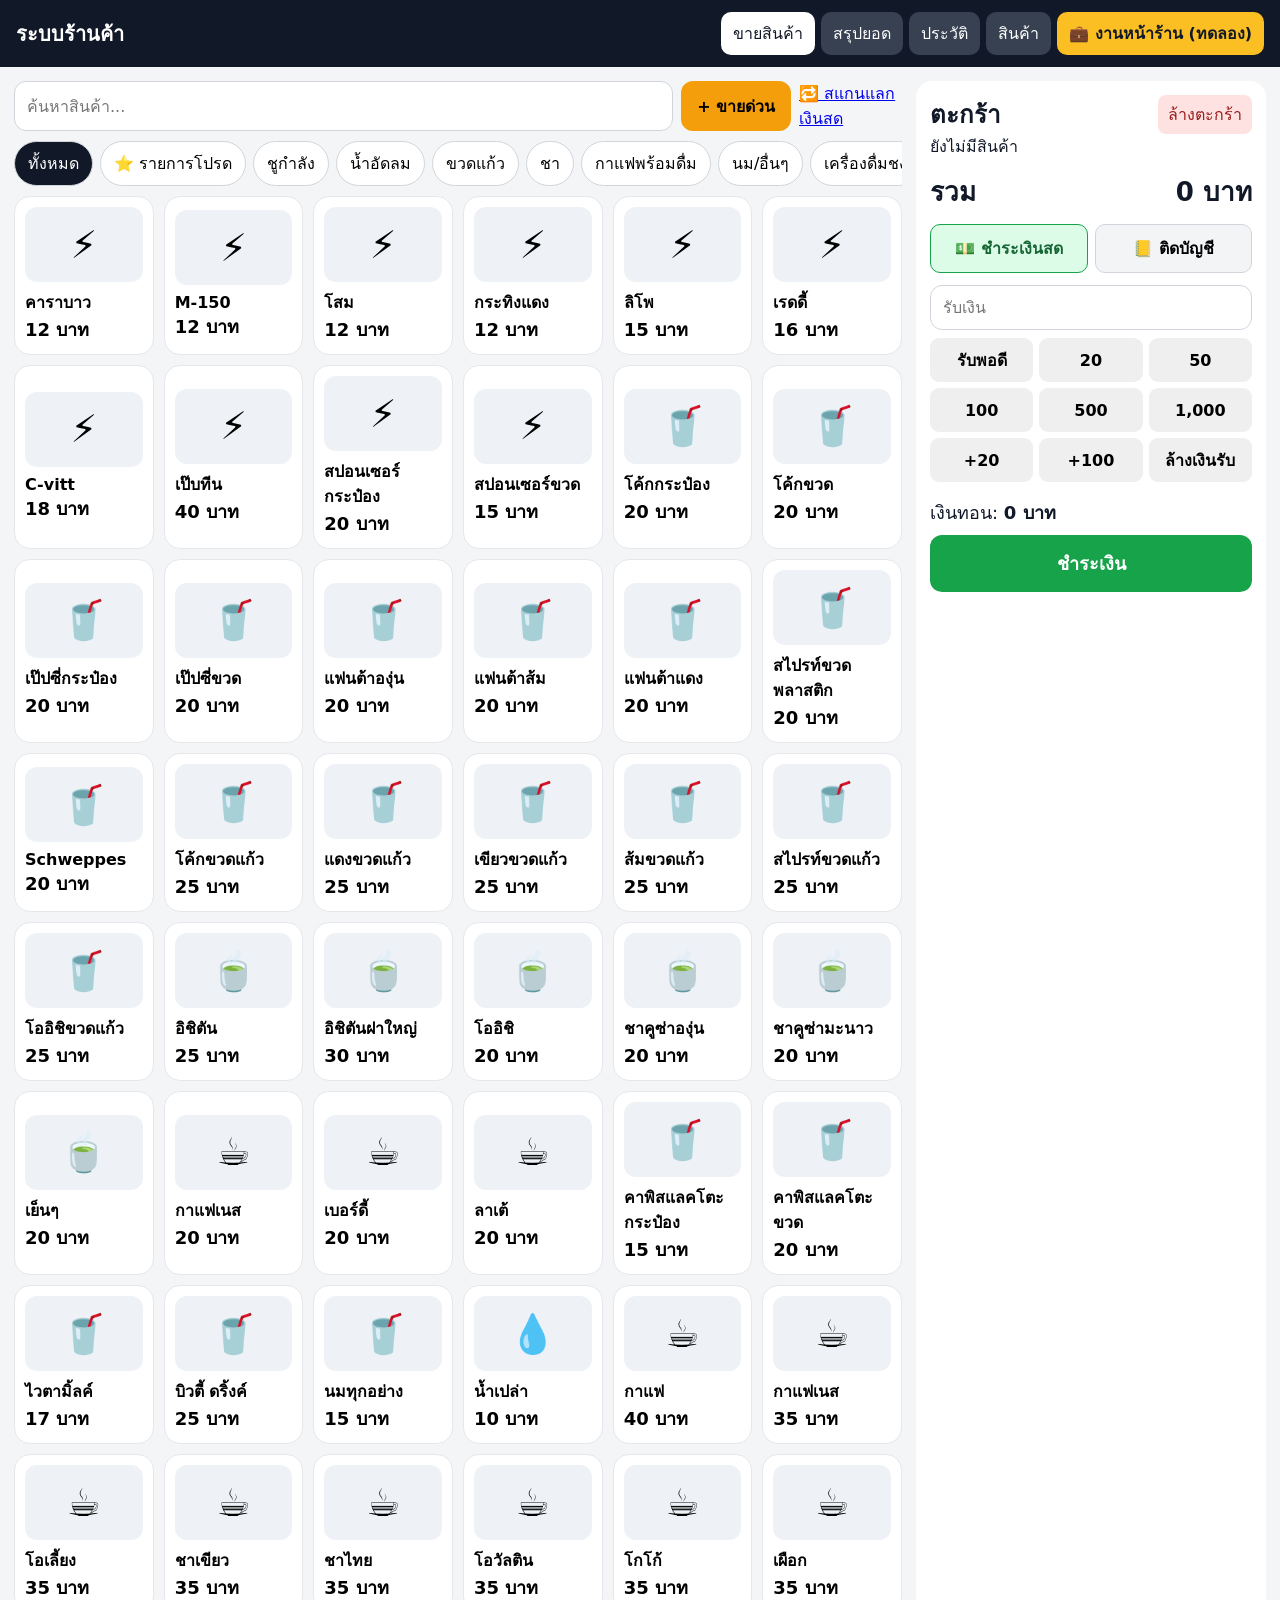
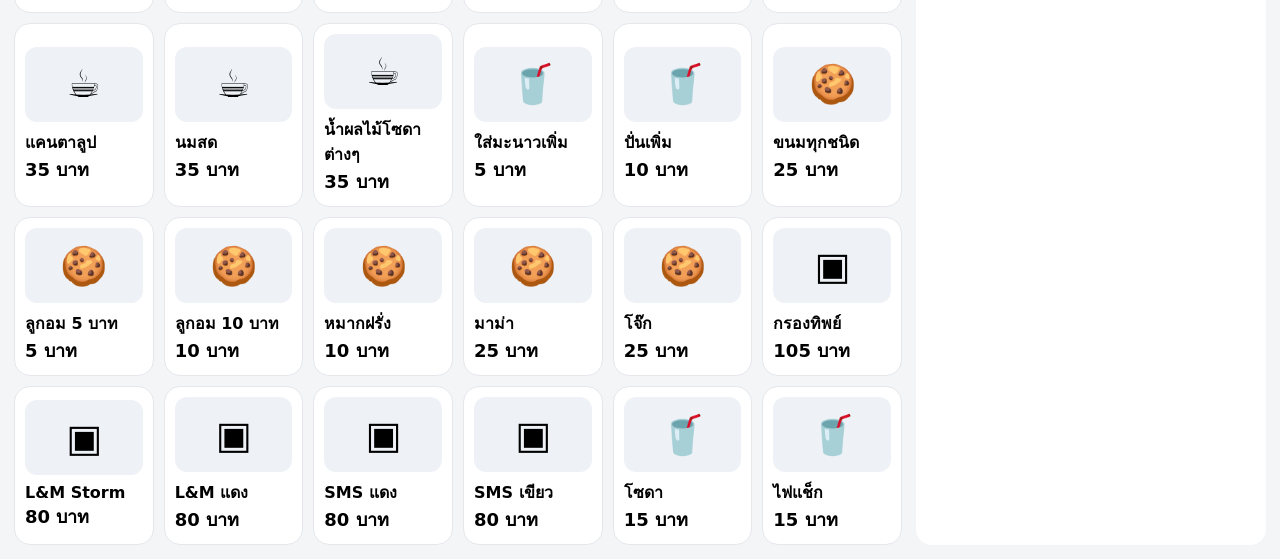
==== commit 026f35a9: "Add frequently used cash exchange shortcut to POS home" ====
--- a/index.html
+++ b/index.html
@@ -1 +1 @@
-<!doctype html><html lang="th"><head><meta charset="UTF-8"><meta name="viewport" content="width=device-width,initial-scale=1,viewport-fit=cover"><meta name="theme-color" content="#111827"><link rel="manifest" href="manifest.webmanifest"><link rel="stylesheet" href="style.css"><title>ระบบร้านค้า</title></head><body><header class="top"><h1>ระบบร้านค้า</h1><nav class="nav"><button data-page="sale" class="active">ขายสินค้า</button><button data-page="dashboard">สรุปยอด</button><button data-page="history">ประวัติ</button><button data-page="manage">สินค้า</button><a href="./operations-preview.html" style="display:inline-flex;align-items:center;border-radius:10px;padding:9px 12px;background:#fbbf24;color:#111827;text-decoration:none;font-weight:750;white-space:nowrap">💼 งานหน้าร้าน (ทดลอง)</a></nav></header><section id="sale" class="page active"><div class="sale-layout"><div><div class="toolbar"><input id="search" class="search" placeholder="ค้นหาสินค้า..."><button id="quick" class="quick">+ ขายด่วน</button></div><div id="cats" class="cats"></div><div id="products" class="products"></div></div><aside class="cart"><div class="carthead"><h2>ตะกร้า</h2><button id="clearCart" class="danger">ล้างตะกร้า</button></div><div id="cart"></div><div class="total"><span>รวม</span><span id="total">0 บาท</span></div><div class="payment-mode"><button id="modeCash" class="selected" type="button">💵 ชำระเงินสด</button><button id="modeCredit" type="button">📒 ติดบัญชี</button></div><div id="creditCartPanel" class="credit-cart-panel" hidden><label for="creditPersonSearch">เลือกผู้ซื้อจากรายชื่อกลาง</label><input id="creditPersonSearch" class="search" placeholder="ค้นหาชื่อ / ชื่อเรียก" autocomplete="off"><div id="creditPersonList" class="credit-person-list" role="status">ยังไม่มีรายชื่อที่เชื่อมจากฐานข้อมูล</div><div id="creditSelected" class="note">ยังไม่ได้เลือกผู้ซื้อ</div><p class="note">ระบบบัญชีจริงยังไม่เปิดใช้ เพื่อป้องกันยอดค้างสูญหาย กรุณาบันทึกในสมุดบัญชีเดิมก่อน</p><a href="./operations-preview.html">ดูขั้นตอนบัญชีรายบุคคล (ทดลอง) →</a></div><div id="cashArea"><input id="cash" class="search" inputmode="decimal" placeholder="รับเงิน"><div class="cash-presets"><button id="exact">รับพอดี</button><button data-cash="20">20</button><button data-cash="50">50</button><button data-cash="100">100</button><button data-cash="500">500</button><button data-cash="1000">1,000</button><button data-addcash="20">+20</button><button data-addcash="100">+100</button><button id="clearCash">ล้างเงินรับ</button></div><div class="change">เงินทอน: <b id="change">0 บาท</b></div></div><button id="pay" class="pay">ชำระเงิน</button></aside></div></section><section id="dashboard" class="page"><div class="reporthead"><div><h2>สรุปยอด</h2><div id="reportLabel" class="note">วันนี้</div></div><div class="reportfilters"><button data-period="today" class="active">วันนี้</button><button data-period="month">เดือนนี้</button><button data-period="all">ทั้งหมด</button><input id="reportFrom" type="date"><span>ถึง</span><input id="reportTo" type="date"><button id="applyRange">ดูช่วงวันที่</button></div></div><div class="cards"><div class="stat">ยอดขาย<b id="todaySales">0 บาท</b></div><div class="stat profitstat">กำไรขั้นต้น<b id="todayProfit">0 บาท</b></div><div class="stat">ต้นทุนสินค้า<b id="todayCost">0 บาท</b></div><div class="stat">จำนวนบิล<b id="todayBills">0</b></div><div class="stat">จำนวนสินค้าที่ขาย<b id="todayItems">0</b></div><div class="stat">เงินสดที่รับ<b id="todayCash">0 บาท</b></div><div class="stat">เงินทอน<b id="todayChange">0 บาท</b></div><div class="stat">ขายดีที่สุด<b id="best">-</b></div><div class="stat">สินค้าใกล้หมด<b id="lowStockCount">0</b></div><div class="stat">ยอดเฉลี่ย/บิล<b id="avgBill">0 บาท</b></div><div class="stat">วันที่ขายดีที่สุด<b id="bestDay">-</b></div></div><h3>สินค้าใกล้หมด</h3><div id="lowStockList" class="panel"></div><h3>ยอดขายตามหมวดหมู่</h3><div id="categorySummary" class="panel"></div><h3>สินค้าขายดีวันนี้</h3><div id="topProducts" class="panel"></div><h3>กำไรตามสินค้า</h3><div id="profitProducts" class="panel"></div><h3>ยอดขายรายวัน</h3><div id="dailySummary" class="panel"></div></section><section id="history" class="page"><div class="historyhead"><h2>ประวัติการขาย</h2><input id="historyDate" type="date"></div><div id="historyList" class="panel"></div></section><div id="billModal" class="pinmodal"><div class="pinbox billbox"><h2>รายละเอียดบิล</h2><div id="billDetail"></div><div class="pinActions"><button id="billClose">ปิด</button><button id="voidBill" class="danger">ยกเลิกบิล</button></div></div></div><section id="manage" class="page"><div class="managehead"><h2>สินค้า</h2><div><button id="addProduct" class="primary">+ เพิ่มสินค้า</button></div></div><div class="backup"><button id="exportBtn">สำรองข้อมูล JSON</button><label class="filelabel">นำเข้าข้อมูล<input type="file" id="importFile" accept="application/json"></label></div><div id="backupStatus" class="backupstatus"></div><div id="backupStatus" class="backupstatus"></div><p class="note">แตะดาวเพื่อเพิ่มรายการโปรด รูปสินค้าเป็นภาพแทนและแก้ไขต่อได้ภายหลัง</p><div id="manageList" class="panel"></div></section><div id="productModal" class="pinmodal"><div class="pinbox productbox"><h2 id="productTitle">เพิ่มสินค้า</h2><input id="productName" placeholder="ชื่อสินค้า"><input id="productPrice" type="number" inputmode="decimal" placeholder="ราคาขาย"><input id="productCost" type="number" min="0" step="0.01" inputmode="decimal" placeholder="ต้นทุนต่อชิ้น"><input id="productCategory" placeholder="หมวดหมู่"><div class="stockfields"><label>จำนวนคงเหลือ<input id="productStock" type="number" min="0" step="1" inputmode="numeric" placeholder="เช่น 24"></label><label>แจ้งเตือนเมื่อเหลือไม่เกิน<input id="productLowStock" type="number" min="0" step="1" inputmode="numeric" value="5"></label></div><label class="stocktoggle"><input id="trackStock" type="checkbox"> ติดตามสต๊อกสินค้านี้</label><label class="imagepick">รูปสินค้า (ไม่ใส่ก็ได้)<input id="productImage" type="file" accept="image/*"></label><div id="imagePreview" class="imagePreview"></div><button id="removeProductImage" class="danger imageRemove" type="button">ลบรูปสินค้า</button><div class="pinActions"><button id="productCancel">ยกเลิก</button><button id="productSave">บันทึก</button></div></div></div><div id="importModal" class="pinmodal"><div class="pinbox"><h2>ยืนยันนำเข้าข้อมูล</h2><p id="importSummary"></p><p class="note">ข้อมูลปัจจุบันในเครื่องจะถูกแทนที่ กรุณาสำรองข้อมูลก่อนหากต้องการเก็บไว้</p><div class="pinActions"><button id="importCancel">ยกเลิก</button><button id="importConfirm">ยืนยันนำเข้า</button></div></div></div><div id="importModal" class="pinmodal"><div class="pinbox"><h2>ยืนยันนำเข้าข้อมูล</h2><p id="importSummary"></p><p class="note">ข้อมูลปัจจุบันในเครื่องจะถูกแทนที่</p><div class="pinActions"><button id="importCancel">ยกเลิก</button><button id="importConfirm">ยืนยันนำเข้า</button></div></div></div><script src="products.js"></script><script src="app.js"></script></body></html>+<!doctype html><html lang="th"><head><meta charset="UTF-8"><meta name="viewport" content="width=device-width,initial-scale=1,viewport-fit=cover"><meta name="theme-color" content="#111827"><link rel="manifest" href="manifest.webmanifest"><link rel="stylesheet" href="style.css"><title>ระบบร้านค้า</title></head><body><header class="top"><h1>ระบบร้านค้า</h1><nav class="nav"><button data-page="sale" class="active">ขายสินค้า</button><button data-page="dashboard">สรุปยอด</button><button data-page="history">ประวัติ</button><button data-page="manage">สินค้า</button><a href="./operations-preview.html" style="display:inline-flex;align-items:center;border-radius:10px;padding:9px 12px;background:#fbbf24;color:#111827;text-decoration:none;font-weight:750;white-space:nowrap">💼 งานหน้าร้าน (ทดลอง)</a></nav></header><section id="sale" class="page active"><div class="sale-layout"><div><div class="toolbar"><input id="search" class="search" placeholder="ค้นหาสินค้า..."><button id="quick" class="quick">+ ขายด่วน</button><a class="exchange-shortcut" href="./operations-preview.html#exchange">🔁 สแกนแลกเงินสด</a></div><div id="cats" class="cats"></div><div id="products" class="products"></div></div><aside class="cart"><div class="carthead"><h2>ตะกร้า</h2><button id="clearCart" class="danger">ล้างตะกร้า</button></div><div id="cart"></div><div class="total"><span>รวม</span><span id="total">0 บาท</span></div><div class="payment-mode"><button id="modeCash" class="selected" type="button">💵 ชำระเงินสด</button><button id="modeCredit" type="button">📒 ติดบัญชี</button></div><div id="creditCartPanel" class="credit-cart-panel" hidden><label for="creditPersonSearch">เลือกผู้ซื้อจากรายชื่อกลาง</label><input id="creditPersonSearch" class="search" placeholder="ค้นหาชื่อ / ชื่อเรียก" autocomplete="off"><div id="creditPersonList" class="credit-person-list" role="status">ยังไม่มีรายชื่อที่เชื่อมจากฐานข้อมูล</div><div id="creditSelected" class="note">ยังไม่ได้เลือกผู้ซื้อ</div><p class="note">ระบบบัญชีจริงยังไม่เปิดใช้ เพื่อป้องกันยอดค้างสูญหาย กรุณาบันทึกในสมุดบัญชีเดิมก่อน</p><a href="./operations-preview.html">ดูขั้นตอนบัญชีรายบุคคล (ทดลอง) →</a></div><div id="cashArea"><input id="cash" class="search" inputmode="decimal" placeholder="รับเงิน"><div class="cash-presets"><button id="exact">รับพอดี</button><button data-cash="20">20</button><button data-cash="50">50</button><button data-cash="100">100</button><button data-cash="500">500</button><button data-cash="1000">1,000</button><button data-addcash="20">+20</button><button data-addcash="100">+100</button><button id="clearCash">ล้างเงินรับ</button></div><div class="change">เงินทอน: <b id="change">0 บาท</b></div></div><button id="pay" class="pay">ชำระเงิน</button></aside></div></section><section id="dashboard" class="page"><div class="reporthead"><div><h2>สรุปยอด</h2><div id="reportLabel" class="note">วันนี้</div></div><div class="reportfilters"><button data-period="today" class="active">วันนี้</button><button data-period="month">เดือนนี้</button><button data-period="all">ทั้งหมด</button><input id="reportFrom" type="date"><span>ถึง</span><input id="reportTo" type="date"><button id="applyRange">ดูช่วงวันที่</button></div></div><div class="cards"><div class="stat">ยอดขาย<b id="todaySales">0 บาท</b></div><div class="stat profitstat">กำไรขั้นต้น<b id="todayProfit">0 บาท</b></div><div class="stat">ต้นทุนสินค้า<b id="todayCost">0 บาท</b></div><div class="stat">จำนวนบิล<b id="todayBills">0</b></div><div class="stat">จำนวนสินค้าที่ขาย<b id="todayItems">0</b></div><div class="stat">เงินสดที่รับ<b id="todayCash">0 บาท</b></div><div class="stat">เงินทอน<b id="todayChange">0 บาท</b></div><div class="stat">ขายดีที่สุด<b id="best">-</b></div><div class="stat">สินค้าใกล้หมด<b id="lowStockCount">0</b></div><div class="stat">ยอดเฉลี่ย/บิล<b id="avgBill">0 บาท</b></div><div class="stat">วันที่ขายดีที่สุด<b id="bestDay">-</b></div></div><h3>สินค้าใกล้หมด</h3><div id="lowStockList" class="panel"></div><h3>ยอดขายตามหมวดหมู่</h3><div id="categorySummary" class="panel"></div><h3>สินค้าขายดีวันนี้</h3><div id="topProducts" class="panel"></div><h3>กำไรตามสินค้า</h3><div id="profitProducts" class="panel"></div><h3>ยอดขายรายวัน</h3><div id="dailySummary" class="panel"></div></section><section id="history" class="page"><div class="historyhead"><h2>ประวัติการขาย</h2><input id="historyDate" type="date"></div><div id="historyList" class="panel"></div></section><div id="billModal" class="pinmodal"><div class="pinbox billbox"><h2>รายละเอียดบิล</h2><div id="billDetail"></div><div class="pinActions"><button id="billClose">ปิด</button><button id="voidBill" class="danger">ยกเลิกบิล</button></div></div></div><section id="manage" class="page"><div class="managehead"><h2>สินค้า</h2><div><button id="addProduct" class="primary">+ เพิ่มสินค้า</button></div></div><div class="backup"><button id="exportBtn">สำรองข้อมูล JSON</button><label class="filelabel">นำเข้าข้อมูล<input type="file" id="importFile" accept="application/json"></label></div><div id="backupStatus" class="backupstatus"></div><div id="backupStatus" class="backupstatus"></div><p class="note">แตะดาวเพื่อเพิ่มรายการโปรด รูปสินค้าเป็นภาพแทนและแก้ไขต่อได้ภายหลัง</p><div id="manageList" class="panel"></div></section><div id="productModal" class="pinmodal"><div class="pinbox productbox"><h2 id="productTitle">เพิ่มสินค้า</h2><input id="productName" placeholder="ชื่อสินค้า"><input id="productPrice" type="number" inputmode="decimal" placeholder="ราคาขาย"><input id="productCost" type="number" min="0" step="0.01" inputmode="decimal" placeholder="ต้นทุนต่อชิ้น"><input id="productCategory" placeholder="หมวดหมู่"><div class="stockfields"><label>จำนวนคงเหลือ<input id="productStock" type="number" min="0" step="1" inputmode="numeric" placeholder="เช่น 24"></label><label>แจ้งเตือนเมื่อเหลือไม่เกิน<input id="productLowStock" type="number" min="0" step="1" inputmode="numeric" value="5"></label></div><label class="stocktoggle"><input id="trackStock" type="checkbox"> ติดตามสต๊อกสินค้านี้</label><label class="imagepick">รูปสินค้า (ไม่ใส่ก็ได้)<input id="productImage" type="file" accept="image/*"></label><div id="imagePreview" class="imagePreview"></div><button id="removeProductImage" class="danger imageRemove" type="button">ลบรูปสินค้า</button><div class="pinActions"><button id="productCancel">ยกเลิก</button><button id="productSave">บันทึก</button></div></div></div><div id="importModal" class="pinmodal"><div class="pinbox"><h2>ยืนยันนำเข้าข้อมูล</h2><p id="importSummary"></p><p class="note">ข้อมูลปัจจุบันในเครื่องจะถูกแทนที่ กรุณาสำรองข้อมูลก่อนหากต้องการเก็บไว้</p><div class="pinActions"><button id="importCancel">ยกเลิก</button><button id="importConfirm">ยืนยันนำเข้า</button></div></div></div><div id="importModal" class="pinmodal"><div class="pinbox"><h2>ยืนยันนำเข้าข้อมูล</h2><p id="importSummary"></p><p class="note">ข้อมูลปัจจุบันในเครื่องจะถูกแทนที่</p><div class="pinActions"><button id="importCancel">ยกเลิก</button><button id="importConfirm">ยืนยันนำเข้า</button></div></div></div><script src="products.js"></script><script src="app.js"></script></body></html>
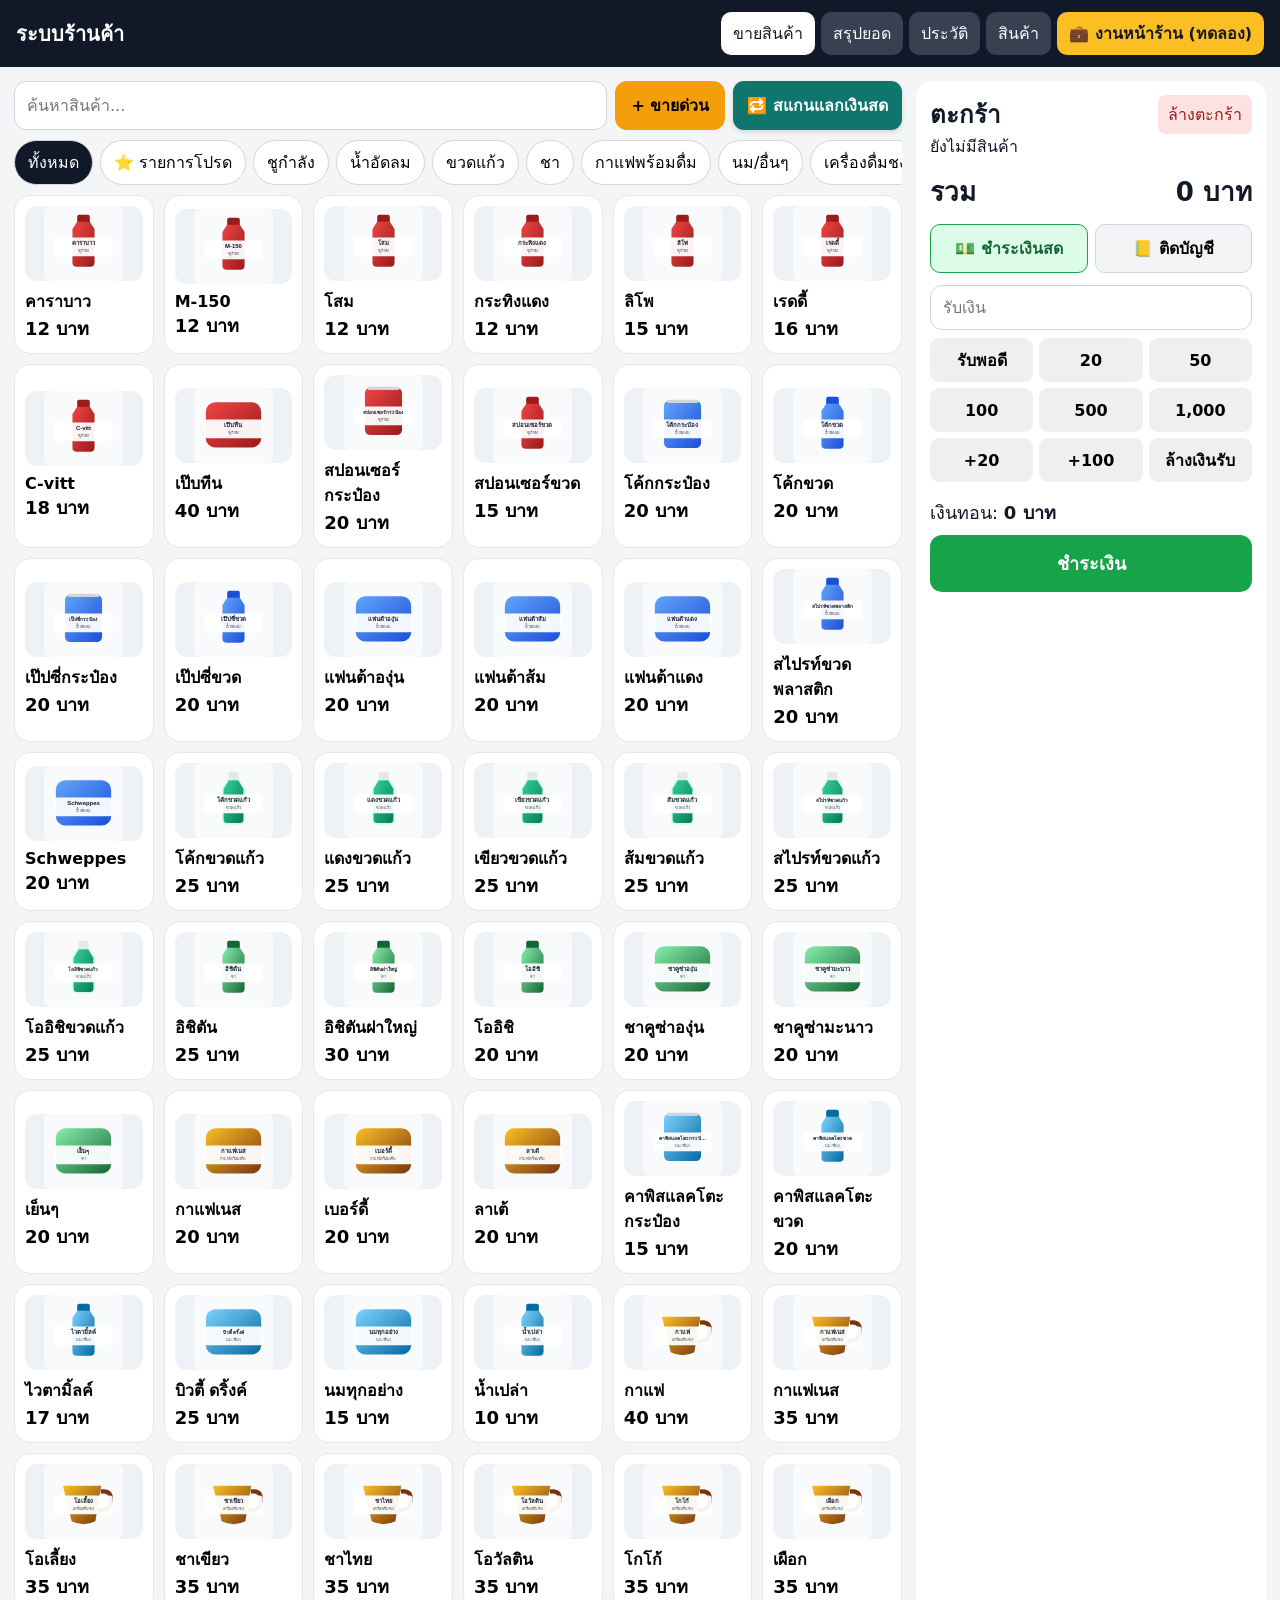
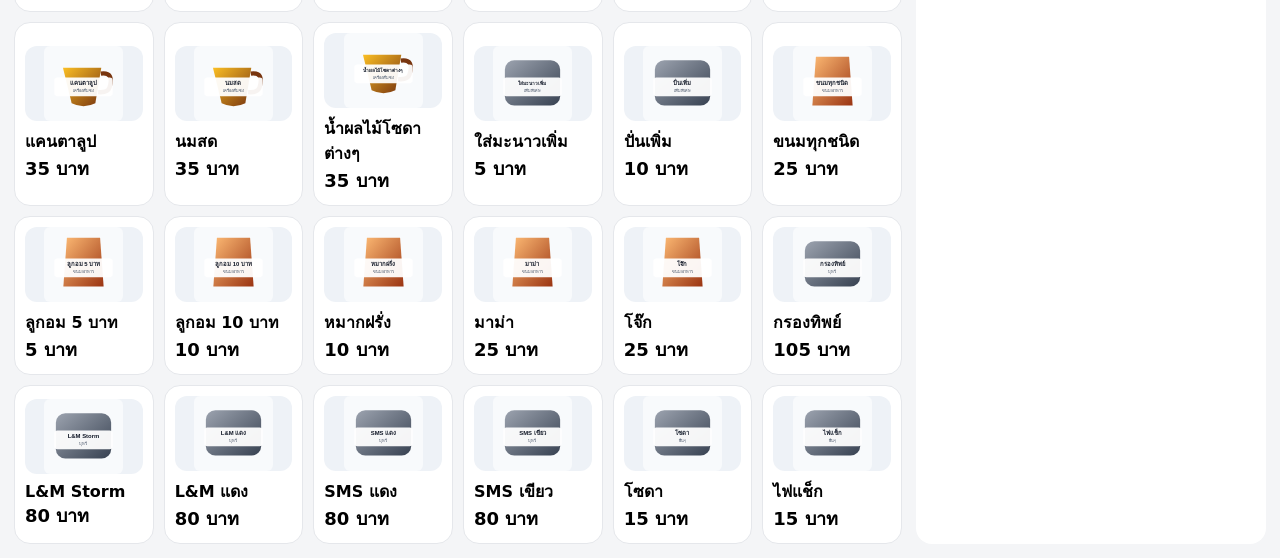
==== commit eecde965: "Link bulk product photo matching from product management" ====
--- a/index.html
+++ b/index.html
@@ -1 +1 @@
-<!doctype html><html lang="th"><head><meta charset="UTF-8"><meta name="viewport" content="width=device-width,initial-scale=1,viewport-fit=cover"><meta name="theme-color" content="#111827"><link rel="manifest" href="manifest.webmanifest"><link rel="stylesheet" href="style.css"><title>ระบบร้านค้า</title></head><body><header class="top"><h1>ระบบร้านค้า</h1><nav class="nav"><button data-page="sale" class="active">ขายสินค้า</button><button data-page="dashboard">สรุปยอด</button><button data-page="history">ประวัติ</button><button data-page="manage">สินค้า</button><a href="./operations-preview.html" style="display:inline-flex;align-items:center;border-radius:10px;padding:9px 12px;background:#fbbf24;color:#111827;text-decoration:none;font-weight:750;white-space:nowrap">💼 งานหน้าร้าน (ทดลอง)</a></nav></header><section id="sale" class="page active"><div class="sale-layout"><div><div class="toolbar"><input id="search" class="search" placeholder="ค้นหาสินค้า..."><button id="quick" class="quick">+ ขายด่วน</button><a class="exchange-shortcut" href="./operations-preview.html#exchange">🔁 สแกนแลกเงินสด</a></div><div id="cats" class="cats"></div><div id="products" class="products"></div></div><aside class="cart"><div class="carthead"><h2>ตะกร้า</h2><button id="clearCart" class="danger">ล้างตะกร้า</button></div><div id="cart"></div><div class="total"><span>รวม</span><span id="total">0 บาท</span></div><div class="payment-mode"><button id="modeCash" class="selected" type="button">💵 ชำระเงินสด</button><button id="modeCredit" type="button">📒 ติดบัญชี</button></div><div id="creditCartPanel" class="credit-cart-panel" hidden><label for="creditPersonSearch">เลือกผู้ซื้อจากรายชื่อกลาง</label><input id="creditPersonSearch" class="search" placeholder="ค้นหาชื่อ / ชื่อเรียก" autocomplete="off"><div id="creditPersonList" class="credit-person-list" role="status">ยังไม่มีรายชื่อที่เชื่อมจากฐานข้อมูล</div><div id="creditSelected" class="note">ยังไม่ได้เลือกผู้ซื้อ</div><p class="note">ระบบบัญชีจริงยังไม่เปิดใช้ เพื่อป้องกันยอดค้างสูญหาย กรุณาบันทึกในสมุดบัญชีเดิมก่อน</p><a href="./operations-preview.html">ดูขั้นตอนบัญชีรายบุคคล (ทดลอง) →</a></div><div id="cashArea"><input id="cash" class="search" inputmode="decimal" placeholder="รับเงิน"><div class="cash-presets"><button id="exact">รับพอดี</button><button data-cash="20">20</button><button data-cash="50">50</button><button data-cash="100">100</button><button data-cash="500">500</button><button data-cash="1000">1,000</button><button data-addcash="20">+20</button><button data-addcash="100">+100</button><button id="clearCash">ล้างเงินรับ</button></div><div class="change">เงินทอน: <b id="change">0 บาท</b></div></div><button id="pay" class="pay">ชำระเงิน</button></aside></div></section><section id="dashboard" class="page"><div class="reporthead"><div><h2>สรุปยอด</h2><div id="reportLabel" class="note">วันนี้</div></div><div class="reportfilters"><button data-period="today" class="active">วันนี้</button><button data-period="month">เดือนนี้</button><button data-period="all">ทั้งหมด</button><input id="reportFrom" type="date"><span>ถึง</span><input id="reportTo" type="date"><button id="applyRange">ดูช่วงวันที่</button></div></div><div class="cards"><div class="stat">ยอดขาย<b id="todaySales">0 บาท</b></div><div class="stat profitstat">กำไรขั้นต้น<b id="todayProfit">0 บาท</b></div><div class="stat">ต้นทุนสินค้า<b id="todayCost">0 บาท</b></div><div class="stat">จำนวนบิล<b id="todayBills">0</b></div><div class="stat">จำนวนสินค้าที่ขาย<b id="todayItems">0</b></div><div class="stat">เงินสดที่รับ<b id="todayCash">0 บาท</b></div><div class="stat">เงินทอน<b id="todayChange">0 บาท</b></div><div class="stat">ขายดีที่สุด<b id="best">-</b></div><div class="stat">สินค้าใกล้หมด<b id="lowStockCount">0</b></div><div class="stat">ยอดเฉลี่ย/บิล<b id="avgBill">0 บาท</b></div><div class="stat">วันที่ขายดีที่สุด<b id="bestDay">-</b></div></div><h3>สินค้าใกล้หมด</h3><div id="lowStockList" class="panel"></div><h3>ยอดขายตามหมวดหมู่</h3><div id="categorySummary" class="panel"></div><h3>สินค้าขายดีวันนี้</h3><div id="topProducts" class="panel"></div><h3>กำไรตามสินค้า</h3><div id="profitProducts" class="panel"></div><h3>ยอดขายรายวัน</h3><div id="dailySummary" class="panel"></div></section><section id="history" class="page"><div class="historyhead"><h2>ประวัติการขาย</h2><input id="historyDate" type="date"></div><div id="historyList" class="panel"></div></section><div id="billModal" class="pinmodal"><div class="pinbox billbox"><h2>รายละเอียดบิล</h2><div id="billDetail"></div><div class="pinActions"><button id="billClose">ปิด</button><button id="voidBill" class="danger">ยกเลิกบิล</button></div></div></div><section id="manage" class="page"><div class="managehead"><h2>สินค้า</h2><div><button id="addProduct" class="primary">+ เพิ่มสินค้า</button></div></div><div class="backup"><button id="exportBtn">สำรองข้อมูล JSON</button><label class="filelabel">นำเข้าข้อมูล<input type="file" id="importFile" accept="application/json"></label></div><div id="backupStatus" class="backupstatus"></div><div id="backupStatus" class="backupstatus"></div><p class="note">แตะดาวเพื่อเพิ่มรายการโปรด รูปสินค้าเป็นภาพแทนและแก้ไขต่อได้ภายหลัง</p><div id="manageList" class="panel"></div></section><div id="productModal" class="pinmodal"><div class="pinbox productbox"><h2 id="productTitle">เพิ่มสินค้า</h2><input id="productName" placeholder="ชื่อสินค้า"><input id="productPrice" type="number" inputmode="decimal" placeholder="ราคาขาย"><input id="productCost" type="number" min="0" step="0.01" inputmode="decimal" placeholder="ต้นทุนต่อชิ้น"><input id="productCategory" placeholder="หมวดหมู่"><div class="stockfields"><label>จำนวนคงเหลือ<input id="productStock" type="number" min="0" step="1" inputmode="numeric" placeholder="เช่น 24"></label><label>แจ้งเตือนเมื่อเหลือไม่เกิน<input id="productLowStock" type="number" min="0" step="1" inputmode="numeric" value="5"></label></div><label class="stocktoggle"><input id="trackStock" type="checkbox"> ติดตามสต๊อกสินค้านี้</label><label class="imagepick">รูปสินค้า (ไม่ใส่ก็ได้)<input id="productImage" type="file" accept="image/*"></label><div id="imagePreview" class="imagePreview"></div><button id="removeProductImage" class="danger imageRemove" type="button">ลบรูปสินค้า</button><div class="pinActions"><button id="productCancel">ยกเลิก</button><button id="productSave">บันทึก</button></div></div></div><div id="importModal" class="pinmodal"><div class="pinbox"><h2>ยืนยันนำเข้าข้อมูล</h2><p id="importSummary"></p><p class="note">ข้อมูลปัจจุบันในเครื่องจะถูกแทนที่ กรุณาสำรองข้อมูลก่อนหากต้องการเก็บไว้</p><div class="pinActions"><button id="importCancel">ยกเลิก</button><button id="importConfirm">ยืนยันนำเข้า</button></div></div></div><div id="importModal" class="pinmodal"><div class="pinbox"><h2>ยืนยันนำเข้าข้อมูล</h2><p id="importSummary"></p><p class="note">ข้อมูลปัจจุบันในเครื่องจะถูกแทนที่</p><div class="pinActions"><button id="importCancel">ยกเลิก</button><button id="importConfirm">ยืนยันนำเข้า</button></div></div></div><script src="products.js"></script><script src="app.js"></script></body></html>+<!doctype html><html lang="th"><head><meta charset="UTF-8"><meta name="viewport" content="width=device-width,initial-scale=1,viewport-fit=cover"><meta name="theme-color" content="#111827"><link rel="manifest" href="manifest.webmanifest"><link rel="stylesheet" href="style.css"><title>ระบบร้านค้า</title></head><body><header class="top"><h1>ระบบร้านค้า</h1><nav class="nav"><button data-page="sale" class="active">ขายสินค้า</button><button data-page="dashboard">สรุปยอด</button><button data-page="history">ประวัติ</button><button data-page="manage">สินค้า</button><a href="./operations-preview.html" style="display:inline-flex;align-items:center;border-radius:10px;padding:9px 12px;background:#fbbf24;color:#111827;text-decoration:none;font-weight:750;white-space:nowrap">💼 งานหน้าร้าน (ทดลอง)</a></nav></header><section id="sale" class="page active"><div class="sale-layout"><div><div class="toolbar"><input id="search" class="search" placeholder="ค้นหาสินค้า..."><button id="quick" class="quick">+ ขายด่วน</button><a class="exchange-shortcut" href="./operations-preview.html#exchange">🔁 สแกนแลกเงินสด</a></div><div id="cats" class="cats"></div><div id="products" class="products"></div></div><aside class="cart"><div class="carthead"><h2>ตะกร้า</h2><button id="clearCart" class="danger">ล้างตะกร้า</button></div><div id="cart"></div><div class="total"><span>รวม</span><span id="total">0 บาท</span></div><div class="payment-mode"><button id="modeCash" class="selected" type="button">💵 ชำระเงินสด</button><button id="modeCredit" type="button">📒 ติดบัญชี</button></div><div id="creditCartPanel" class="credit-cart-panel" hidden><label for="creditPersonSearch">เลือกผู้ซื้อจากรายชื่อกลาง</label><input id="creditPersonSearch" class="search" placeholder="ค้นหาชื่อ / ชื่อเรียก" autocomplete="off"><div id="creditPersonList" class="credit-person-list" role="status">ยังไม่มีรายชื่อที่เชื่อมจากฐานข้อมูล</div><div id="creditSelected" class="note">ยังไม่ได้เลือกผู้ซื้อ</div><p class="note">ระบบบัญชีจริงยังไม่เปิดใช้ เพื่อป้องกันยอดค้างสูญหาย กรุณาบันทึกในสมุดบัญชีเดิมก่อน</p><a href="./operations-preview.html">ดูขั้นตอนบัญชีรายบุคคล (ทดลอง) →</a></div><div id="cashArea"><input id="cash" class="search" inputmode="decimal" placeholder="รับเงิน"><div class="cash-presets"><button id="exact">รับพอดี</button><button data-cash="20">20</button><button data-cash="50">50</button><button data-cash="100">100</button><button data-cash="500">500</button><button data-cash="1000">1,000</button><button data-addcash="20">+20</button><button data-addcash="100">+100</button><button id="clearCash">ล้างเงินรับ</button></div><div class="change">เงินทอน: <b id="change">0 บาท</b></div></div><button id="pay" class="pay">ชำระเงิน</button></aside></div></section><section id="dashboard" class="page"><div class="reporthead"><div><h2>สรุปยอด</h2><div id="reportLabel" class="note">วันนี้</div></div><div class="reportfilters"><button data-period="today" class="active">วันนี้</button><button data-period="month">เดือนนี้</button><button data-period="all">ทั้งหมด</button><input id="reportFrom" type="date"><span>ถึง</span><input id="reportTo" type="date"><button id="applyRange">ดูช่วงวันที่</button></div></div><div class="cards"><div class="stat">ยอดขาย<b id="todaySales">0 บาท</b></div><div class="stat profitstat">กำไรขั้นต้น<b id="todayProfit">0 บาท</b></div><div class="stat">ต้นทุนสินค้า<b id="todayCost">0 บาท</b></div><div class="stat">จำนวนบิล<b id="todayBills">0</b></div><div class="stat">จำนวนสินค้าที่ขาย<b id="todayItems">0</b></div><div class="stat">เงินสดที่รับ<b id="todayCash">0 บาท</b></div><div class="stat">เงินทอน<b id="todayChange">0 บาท</b></div><div class="stat">ขายดีที่สุด<b id="best">-</b></div><div class="stat">สินค้าใกล้หมด<b id="lowStockCount">0</b></div><div class="stat">ยอดเฉลี่ย/บิล<b id="avgBill">0 บาท</b></div><div class="stat">วันที่ขายดีที่สุด<b id="bestDay">-</b></div></div><h3>สินค้าใกล้หมด</h3><div id="lowStockList" class="panel"></div><h3>ยอดขายตามหมวดหมู่</h3><div id="categorySummary" class="panel"></div><h3>สินค้าขายดีวันนี้</h3><div id="topProducts" class="panel"></div><h3>กำไรตามสินค้า</h3><div id="profitProducts" class="panel"></div><h3>ยอดขายรายวัน</h3><div id="dailySummary" class="panel"></div></section><section id="history" class="page"><div class="historyhead"><h2>ประวัติการขาย</h2><input id="historyDate" type="date"></div><div id="historyList" class="panel"></div></section><div id="billModal" class="pinmodal"><div class="pinbox billbox"><h2>รายละเอียดบิล</h2><div id="billDetail"></div><div class="pinActions"><button id="billClose">ปิด</button><button id="voidBill" class="danger">ยกเลิกบิล</button></div></div></div><section id="manage" class="page"><div class="managehead"><h2>สินค้า</h2><div><button id="addProduct" class="primary">+ เพิ่มสินค้า</button></div></div><div class="backup"><a href="./product-photos.html" style="display:inline-flex;align-items:center;background:#0f766e;color:#fff;border-radius:9px;padding:10px 14px;text-decoration:none;font-weight:800">📷 จัดการภาพสินค้าจริงทั้งร้าน</a><button id="exportBtn">สำรองข้อมูล JSON</button><label class="filelabel">นำเข้าข้อมูล<input type="file" id="importFile" accept="application/json"></label></div><div id="backupStatus" class="backupstatus"></div><div id="backupStatus" class="backupstatus"></div><p class="note">แตะดาวเพื่อเพิ่มรายการโปรด รูปสินค้าเป็นภาพแทนและแก้ไขต่อได้ภายหลัง</p><div id="manageList" class="panel"></div></section><div id="productModal" class="pinmodal"><div class="pinbox productbox"><h2 id="productTitle">เพิ่มสินค้า</h2><input id="productName" placeholder="ชื่อสินค้า"><input id="productPrice" type="number" inputmode="decimal" placeholder="ราคาขาย"><input id="productCost" type="number" min="0" step="0.01" inputmode="decimal" placeholder="ต้นทุนต่อชิ้น"><input id="productCategory" placeholder="หมวดหมู่"><div class="stockfields"><label>จำนวนคงเหลือ<input id="productStock" type="number" min="0" step="1" inputmode="numeric" placeholder="เช่น 24"></label><label>แจ้งเตือนเมื่อเหลือไม่เกิน<input id="productLowStock" type="number" min="0" step="1" inputmode="numeric" value="5"></label></div><label class="stocktoggle"><input id="trackStock" type="checkbox"> ติดตามสต๊อกสินค้านี้</label><label class="imagepick">รูปสินค้า (ไม่ใส่ก็ได้)<input id="productImage" type="file" accept="image/*"></label><div id="imagePreview" class="imagePreview"></div><button id="removeProductImage" class="danger imageRemove" type="button">ลบรูปสินค้า</button><div class="pinActions"><button id="productCancel">ยกเลิก</button><button id="productSave">บันทึก</button></div></div></div><div id="importModal" class="pinmodal"><div class="pinbox"><h2>ยืนยันนำเข้าข้อมูล</h2><p id="importSummary"></p><p class="note">ข้อมูลปัจจุบันในเครื่องจะถูกแทนที่ กรุณาสำรองข้อมูลก่อนหากต้องการเก็บไว้</p><div class="pinActions"><button id="importCancel">ยกเลิก</button><button id="importConfirm">ยืนยันนำเข้า</button></div></div></div><div id="importModal" class="pinmodal"><div class="pinbox"><h2>ยืนยันนำเข้าข้อมูล</h2><p id="importSummary"></p><p class="note">ข้อมูลปัจจุบันในเครื่องจะถูกแทนที่</p><div class="pinActions"><button id="importCancel">ยกเลิก</button><button id="importConfirm">ยืนยันนำเข้า</button></div></div></div><script src="products.js"></script><script src="app.js"></script></body></html>
--- a/style.css
+++ b/style.css
@@ -1 +1,2 @@
-*{box-sizing:border-box}body{margin:0;font-family:system-ui,-apple-system,"Noto Sans Thai",sans-serif;background:#f4f5f7;color:#111827}button,input{font:inherit}button{cursor:pointer}.top{position:sticky;top:0;z-index:5;background:#111827;color:#fff;padding:12px 16px;display:flex;justify-content:space-between;align-items:center}.top h1{margin:0;font-size:20px}.nav{display:flex;gap:6px}.nav button{border:0;border-radius:10px;padding:9px 12px;background:#374151;color:#fff}.nav .active{background:#fff;color:#111827}.page{display:none;padding:14px}.page.active{display:block}.sale-layout{display:grid;grid-template-columns:minmax(0,1fr) 350px;gap:14px}.toolbar{display:flex;gap:8px;margin-bottom:10px}.search{width:100%;padding:12px;border:1px solid #d1d5db;border-radius:12px;background:#fff}.quick{border:0;border-radius:12px;padding:12px 16px;background:#f59e0b;font-weight:700;white-space:nowrap}.cats{display:flex;gap:7px;overflow:auto;padding-bottom:10px}.cat{white-space:nowrap;border:1px solid #d1d5db;background:#fff;border-radius:999px;padding:9px 13px}.cat.active{background:#111827;color:#fff}.products{display:grid;grid-template-columns:repeat(auto-fill,minmax(135px,1fr));gap:10px}.product{border:1px solid #e5e7eb;background:#fff;border-radius:16px;padding:10px;text-align:left;min-height:145px}.art{height:75px;border-radius:12px;display:flex;align-items:center;justify-content:center;font-size:38px;background:#eef2f7}.pname{font-weight:700;margin-top:8px}.price{font-size:18px;font-weight:900}.cart,.panel,.stat{background:#fff;border-radius:16px;padding:14px}.cart{position:sticky;top:70px}.cartrow{padding:9px 0;border-bottom:1px solid #eee}.row{display:flex;justify-content:space-between;gap:8px}.qty{display:flex;gap:6px;margin-top:5px}.qty button{border:0;border-radius:8px;padding:6px 10px}.total{font-size:26px;font-weight:900;display:flex;justify-content:space-between;margin:12px 0}.cash-presets{display:grid;grid-template-columns:repeat(3,1fr);gap:6px;margin:8px 0}.cash-presets button{border:0;border-radius:9px;padding:9px}.change{padding:8px 0;font-size:18px}.pay{width:100%;border:0;border-radius:12px;padding:14px;background:#16a34a;color:#fff;font-weight:800;font-size:18px}.cards{display:grid;grid-template-columns:repeat(3,1fr);gap:12px}.stat b{display:block;font-size:28px}.history{padding:10px 0;border-bottom:1px solid #eee}.backup{display:flex;gap:8px}.backup button,.filelabel{border:0;border-radius:9px;padding:9px;background:#e5e7eb}.filelabel input{display:none}.note{color:#6b7280;font-size:13px}.manage{display:flex;justify-content:space-between;padding:9px 0;border-bottom:1px solid #eee}.star{border:0;border-radius:8px;padding:7px 10px}.star.on{background:#fbbf24}@media(max-width:800px){.top{align-items:flex-start;gap:8px;flex-direction:column}.nav{width:100%;overflow:auto}.sale-layout{display:block}.cart{position:relative;top:auto;margin-top:14px}.cards{grid-template-columns:1fr}.products{grid-template-columns:repeat(2,minmax(0,1fr))}}.pinmodal{display:none;position:fixed;inset:0;background:#0009;z-index:50;align-items:center;justify-content:center;padding:20px}.pinmodal.open{display:flex}.pinbox{width:min(390px,100%);background:#fff;border-radius:18px;padding:20px}.pinbox h2{margin-top:0}.pinbox input{width:100%;padding:14px;border:1px solid #d1d5db;border-radius:12px;font-size:22px;text-align:center;letter-spacing:5px}.pinActions{display:flex;gap:8px;margin-top:12px}.pinActions button{flex:1;border:0;border-radius:10px;padding:11px}.pinActions button:last-child{background:#111827;color:#fff}.ownerbar{background:#dcfce7;color:#166534;padding:8px 14px;text-align:center;font-weight:700}.nav #lockBtn{background:#f59e0b;color:#111827}.managehead{display:flex;justify-content:space-between;align-items:center;gap:10px}.managehead>div{display:flex;gap:8px}.managehead button,.primary{border:0;border-radius:9px;padding:10px 12px}.primary{background:#16a34a;color:#fff;font-weight:700}.manage small{display:block;color:#6b7280;margin-top:3px}.manageactions{display:flex;gap:6px}.manageactions button{border:0;border-radius:8px;padding:7px 10px}.danger{background:#fee2e2;color:#991b1b}.productbox input{width:100%;padding:12px;border:1px solid #d1d5db;border-radius:10px;margin:5px 0;text-align:left;letter-spacing:0;font-size:16px}.imagepick{display:block;padding:10px 0}.imagepick input{font-size:14px}.imagePreview img{width:100px;height:100px;object-fit:contain;border-radius:12px}.art img{width:100%;height:100%;object-fit:contain;border-radius:10px}@media(max-width:600px){.managehead{align-items:flex-start;flex-direction:column}.manage{gap:8px;align-items:center}.manageactions{flex-wrap:wrap;justify-content:flex-end}}.imageRemove{display:none;border:0;border-radius:8px;padding:8px 10px;margin-top:8px}.productbox .imagepick input{padding:6px 0;border:0}.carthead{display:flex;align-items:center;justify-content:space-between;gap:8px}.carthead h2{margin:0}.carthead button{border:0;border-radius:8px;padding:7px 10px}.removeitem{margin-left:auto;background:#fee2e2;color:#991b1b}.qty{align-items:center}.qty span{min-width:28px;text-align:center;font-weight:800}.cash-presets button{min-height:44px;font-weight:700}.product:active{transform:scale(.98)}@media(min-width:801px) and (max-width:1200px){.sale-layout{grid-template-columns:minmax(0,1fr) 320px}.products{grid-template-columns:repeat(auto-fill,minmax(125px,1fr))}.product{min-height:135px}}.summaryrow{display:flex;justify-content:space-between;gap:12px;padding:9px 0;border-bottom:1px solid #eee}.historyhead{display:flex;align-items:center;justify-content:space-between;gap:10px}.historyhead input{padding:9px;border:1px solid #d1d5db;border-radius:9px}.billrow{display:block;width:100%;border:0;background:transparent;text-align:left}.billrow:hover{background:#f9fafb}.billrow.voided{opacity:.55;text-decoration:line-through}.billbox{width:min(480px,100%)}.billtime{font-weight:700;margin-bottom:10px}.voidnote{padding:10px;border-radius:10px;background:#fee2e2;color:#991b1b;font-weight:700}.cards{grid-template-columns:repeat(auto-fit,minmax(180px,1fr))}.stockfields{display:grid;grid-template-columns:1fr 1fr;gap:8px}.stockfields label{font-size:13px}.stocktoggle{display:flex;align-items:center;gap:8px;padding:10px 0;font-weight:700}.productbox .stocktoggle input{width:auto;margin:0}.stocktag{font-size:12px;margin-top:4px;color:#166534;font-weight:700}@media(max-width:500px){.stockfields{grid-template-columns:1fr}}.profitstat b{color:#15803d}#profitProducts .summaryrow b{color:#15803d}.reporthead{display:flex;justify-content:space-between;align-items:flex-start;gap:14px;margin-bottom:14px}.reporthead h2{margin:0}.reportfilters{display:flex;align-items:center;gap:6px;flex-wrap:wrap}.reportfilters button,.reportfilters input{border:1px solid #d1d5db;background:#fff;border-radius:9px;padding:8px 10px}.reportfilters button.active{background:#111827;color:#fff}.reportfilters span{font-size:13px;color:#6b7280}@media(max-width:700px){.reporthead{flex-direction:column}.reportfilters{width:100%}.reportfilters input{max-width:145px}}.backupstatus{margin:10px 0;padding:10px 12px;border-radius:10px;background:#ecfdf5;color:#166534;font-weight:700}.backupstatus.warn{background:#fff7ed;color:#9a3412}.backup{flex-wrap:wrap}.payment-mode{display:grid;grid-template-columns:1fr 1fr;gap:7px;margin:12px 0}.payment-mode button{border:1px solid #d1d5db;border-radius:10px;padding:11px 5px;background:#f3f4f6;font-weight:700}.payment-mode button.selected{background:#dcfce7;border-color:#16a34a;color:#166534}.credit-cart-panel{background:#fffbeb;border:1px solid #fcd34d;border-radius:12px;padding:12px;margin:10px 0}.credit-cart-panel label{font-weight:800}.credit-cart-panel a{font-weight:700;color:#92400e}.credit-cart-panel .note{line-height:1.5}.credit-cart-panel[hidden],#cashArea[hidden]{display:none}.pay:disabled{background:#9ca3af;cursor:not-allowed}+*{box-sizing:border-box}body{margin:0;font-family:system-ui,-apple-system,"Noto Sans Thai",sans-serif;background:#f4f5f7;color:#111827}button,input{font:inherit}button{cursor:pointer}.top{position:sticky;top:0;z-index:5;background:#111827;color:#fff;padding:12px 16px;display:flex;justify-content:space-between;align-items:center}.top h1{margin:0;font-size:20px}.nav{display:flex;gap:6px}.nav button{border:0;border-radius:10px;padding:9px 12px;background:#374151;color:#fff}.nav .active{background:#fff;color:#111827}.page{display:none;padding:14px}.page.active{display:block}.sale-layout{display:grid;grid-template-columns:minmax(0,1fr) 350px;gap:14px}.toolbar{display:flex;gap:8px;margin-bottom:10px}.search{width:100%;padding:12px;border:1px solid #d1d5db;border-radius:12px;background:#fff}.quick{border:0;border-radius:12px;padding:12px 16px;background:#f59e0b;font-weight:700;white-space:nowrap}.cats{display:flex;gap:7px;overflow:auto;padding-bottom:10px}.cat{white-space:nowrap;border:1px solid #d1d5db;background:#fff;border-radius:999px;padding:9px 13px}.cat.active{background:#111827;color:#fff}.products{display:grid;grid-template-columns:repeat(auto-fill,minmax(135px,1fr));gap:10px}.product{border:1px solid #e5e7eb;background:#fff;border-radius:16px;padding:10px;text-align:left;min-height:145px}.art{height:75px;border-radius:12px;display:flex;align-items:center;justify-content:center;font-size:38px;background:#eef2f7}.pname{font-weight:700;margin-top:8px}.price{font-size:18px;font-weight:900}.cart,.panel,.stat{background:#fff;border-radius:16px;padding:14px}.cart{position:sticky;top:70px}.cartrow{padding:9px 0;border-bottom:1px solid #eee}.row{display:flex;justify-content:space-between;gap:8px}.qty{display:flex;gap:6px;margin-top:5px}.qty button{border:0;border-radius:8px;padding:6px 10px}.total{font-size:26px;font-weight:900;display:flex;justify-content:space-between;margin:12px 0}.cash-presets{display:grid;grid-template-columns:repeat(3,1fr);gap:6px;margin:8px 0}.cash-presets button{border:0;border-radius:9px;padding:9px}.change{padding:8px 0;font-size:18px}.pay{width:100%;border:0;border-radius:12px;padding:14px;background:#16a34a;color:#fff;font-weight:800;font-size:18px}.cards{display:grid;grid-template-columns:repeat(3,1fr);gap:12px}.stat b{display:block;font-size:28px}.history{padding:10px 0;border-bottom:1px solid #eee}.backup{display:flex;gap:8px}.backup button,.filelabel{border:0;border-radius:9px;padding:9px;background:#e5e7eb}.filelabel input{display:none}.note{color:#6b7280;font-size:13px}.manage{display:flex;justify-content:space-between;padding:9px 0;border-bottom:1px solid #eee}.star{border:0;border-radius:8px;padding:7px 10px}.star.on{background:#fbbf24}@media(max-width:800px){.top{align-items:flex-start;gap:8px;flex-direction:column}.nav{width:100%;overflow:auto}.sale-layout{display:block}.cart{position:relative;top:auto;margin-top:14px}.cards{grid-template-columns:1fr}.products{grid-template-columns:repeat(2,minmax(0,1fr))}}.pinmodal{display:none;position:fixed;inset:0;background:#0009;z-index:50;align-items:center;justify-content:center;padding:20px}.pinmodal.open{display:flex}.pinbox{width:min(390px,100%);background:#fff;border-radius:18px;padding:20px}.pinbox h2{margin-top:0}.pinbox input{width:100%;padding:14px;border:1px solid #d1d5db;border-radius:12px;font-size:22px;text-align:center;letter-spacing:5px}.pinActions{display:flex;gap:8px;margin-top:12px}.pinActions button{flex:1;border:0;border-radius:10px;padding:11px}.pinActions button:last-child{background:#111827;color:#fff}.ownerbar{background:#dcfce7;color:#166534;padding:8px 14px;text-align:center;font-weight:700}.nav #lockBtn{background:#f59e0b;color:#111827}.managehead{display:flex;justify-content:space-between;align-items:center;gap:10px}.managehead>div{display:flex;gap:8px}.managehead button,.primary{border:0;border-radius:9px;padding:10px 12px}.primary{background:#16a34a;color:#fff;font-weight:700}.manage small{display:block;color:#6b7280;margin-top:3px}.manageactions{display:flex;gap:6px}.manageactions button{border:0;border-radius:8px;padding:7px 10px}.danger{background:#fee2e2;color:#991b1b}.productbox input{width:100%;padding:12px;border:1px solid #d1d5db;border-radius:10px;margin:5px 0;text-align:left;letter-spacing:0;font-size:16px}.imagepick{display:block;padding:10px 0}.imagepick input{font-size:14px}.imagePreview img{width:100px;height:100px;object-fit:contain;border-radius:12px}.art img{width:100%;height:100%;object-fit:contain;border-radius:10px}@media(max-width:600px){.managehead{align-items:flex-start;flex-direction:column}.manage{gap:8px;align-items:center}.manageactions{flex-wrap:wrap;justify-content:flex-end}}.imageRemove{display:none;border:0;border-radius:8px;padding:8px 10px;margin-top:8px}.productbox .imagepick input{padding:6px 0;border:0}.carthead{display:flex;align-items:center;justify-content:space-between;gap:8px}.carthead h2{margin:0}.carthead button{border:0;border-radius:8px;padding:7px 10px}.removeitem{margin-left:auto;background:#fee2e2;color:#991b1b}.qty{align-items:center}.qty span{min-width:28px;text-align:center;font-weight:800}.cash-presets button{min-height:44px;font-weight:700}.product:active{transform:scale(.98)}@media(min-width:801px) and (max-width:1200px){.sale-layout{grid-template-columns:minmax(0,1fr) 320px}.products{grid-template-columns:repeat(auto-fill,minmax(125px,1fr))}.product{min-height:135px}}.summaryrow{display:flex;justify-content:space-between;gap:12px;padding:9px 0;border-bottom:1px solid #eee}.historyhead{display:flex;align-items:center;justify-content:space-between;gap:10px}.historyhead input{padding:9px;border:1px solid #d1d5db;border-radius:9px}.billrow{display:block;width:100%;border:0;background:transparent;text-align:left}.billrow:hover{background:#f9fafb}.billrow.voided{opacity:.55;text-decoration:line-through}.billbox{width:min(480px,100%)}.billtime{font-weight:700;margin-bottom:10px}.voidnote{padding:10px;border-radius:10px;background:#fee2e2;color:#991b1b;font-weight:700}.cards{grid-template-columns:repeat(auto-fit,minmax(180px,1fr))}.stockfields{display:grid;grid-template-columns:1fr 1fr;gap:8px}.stockfields label{font-size:13px}.stocktoggle{display:flex;align-items:center;gap:8px;padding:10px 0;font-weight:700}.productbox .stocktoggle input{width:auto;margin:0}.stocktag{font-size:12px;margin-top:4px;color:#166534;font-weight:700}@media(max-width:500px){.stockfields{grid-template-columns:1fr}}.profitstat b{color:#15803d}#profitProducts .summaryrow b{color:#15803d}.reporthead{display:flex;justify-content:space-between;align-items:flex-start;gap:14px;margin-bottom:14px}.reporthead h2{margin:0}.reportfilters{display:flex;align-items:center;gap:6px;flex-wrap:wrap}.reportfilters button,.reportfilters input{border:1px solid #d1d5db;background:#fff;border-radius:9px;padding:8px 10px}.reportfilters button.active{background:#111827;color:#fff}.reportfilters span{font-size:13px;color:#6b7280}@media(max-width:700px){.reporthead{flex-direction:column}.reportfilters{width:100%}.reportfilters input{max-width:145px}}.backupstatus{margin:10px 0;padding:10px 12px;border-radius:10px;background:#ecfdf5;color:#166534;font-weight:700}.backupstatus.warn{background:#fff7ed;color:#9a3412}.backup{flex-wrap:wrap}.payment-mode{display:grid;grid-template-columns:1fr 1fr;gap:7px;margin:12px 0}.payment-mode button{border:1px solid #d1d5db;border-radius:10px;padding:11px 5px;background:#f3f4f6;font-weight:700}.payment-mode button.selected{background:#dcfce7;border-color:#16a34a;color:#166534}.credit-cart-panel{background:#fffbeb;border:1px solid #fcd34d;border-radius:12px;padding:12px;margin:10px 0}.credit-cart-panel label{font-weight:800}.credit-cart-panel a{font-weight:700;color:#92400e}.credit-cart-panel .note{line-height:1.5}.credit-cart-panel[hidden],#cashArea[hidden]{display:none}.pay:disabled{background:#9ca3af;cursor:not-allowed}
+.exchange-shortcut{display:inline-flex;align-items:center;justify-content:center;white-space:nowrap;padding:11px 14px;border-radius:11px;background:#0f766e;color:#fff;text-decoration:none;font-weight:800;box-shadow:0 2px 5px #0002}.exchange-shortcut:hover{background:#115e59}@media(max-width:560px){.toolbar{flex-wrap:wrap}.exchange-shortcut{flex:1 1 100%;min-height:44px}}
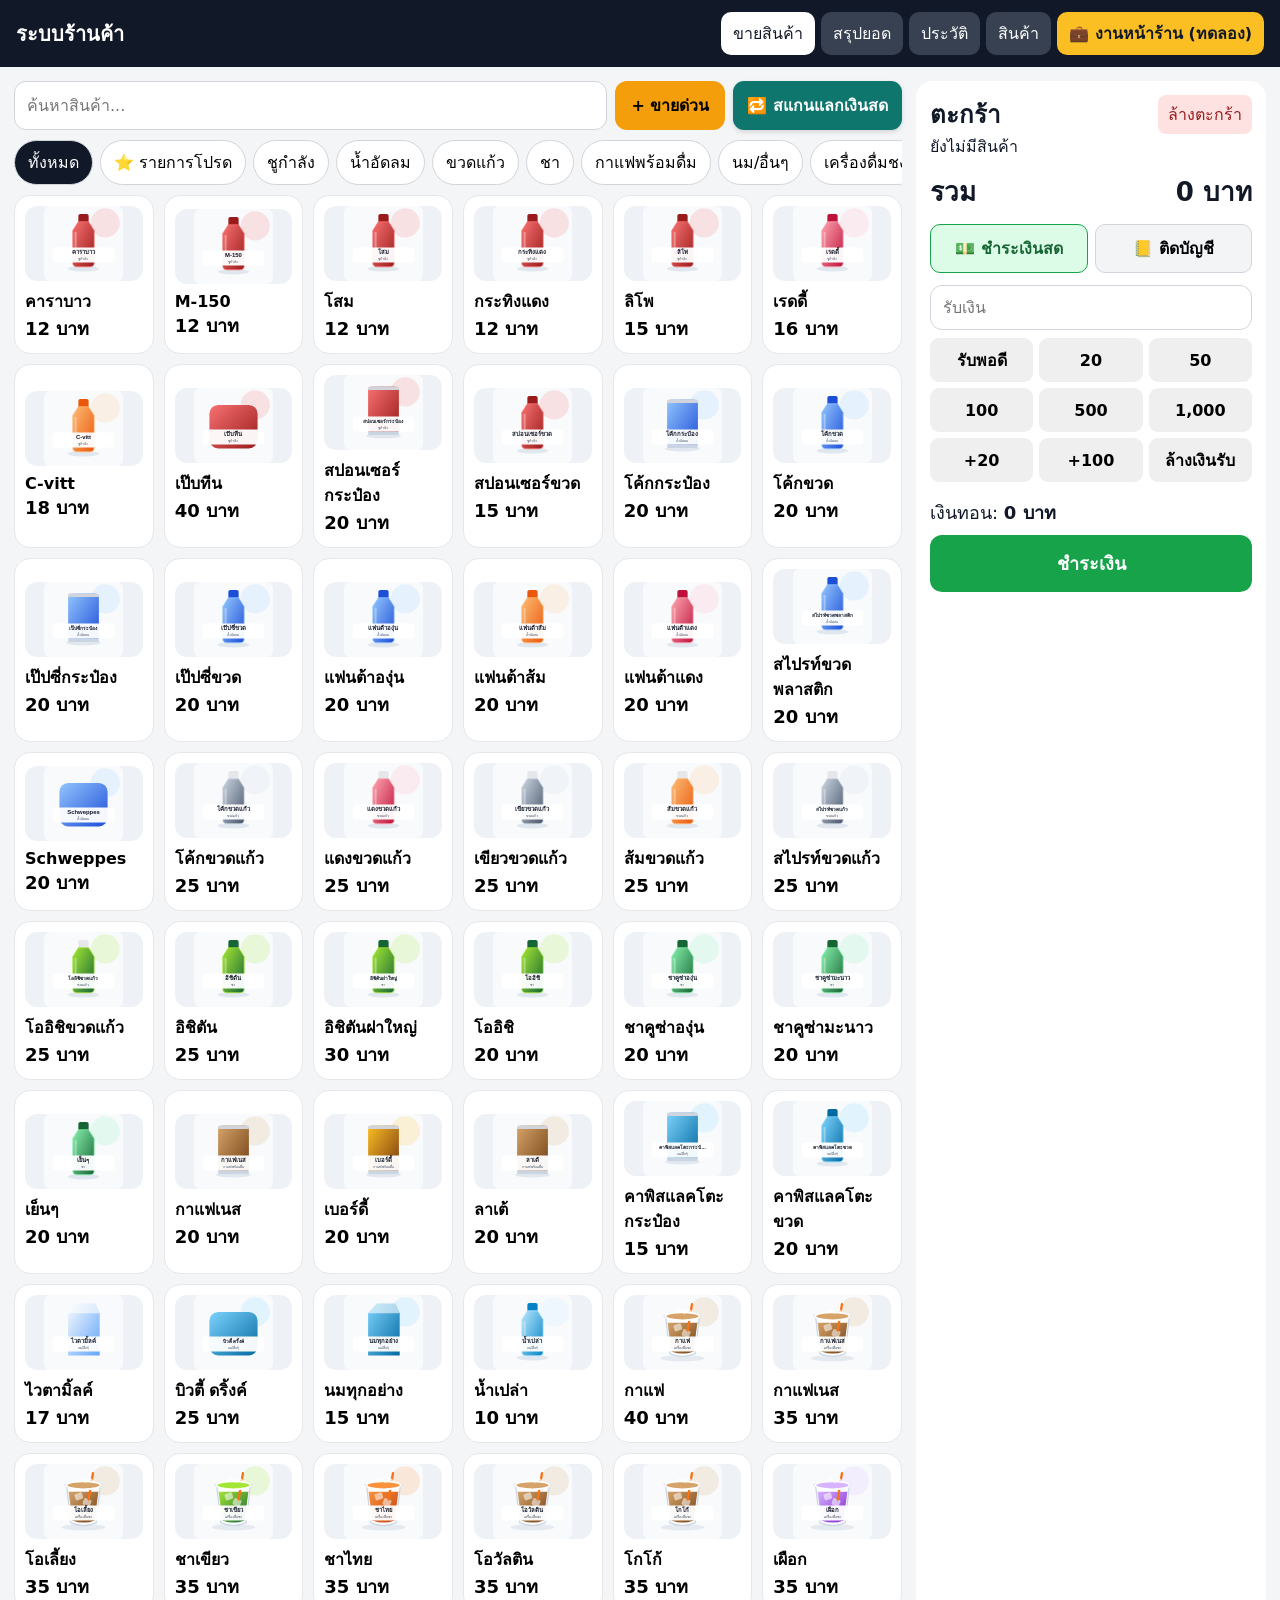
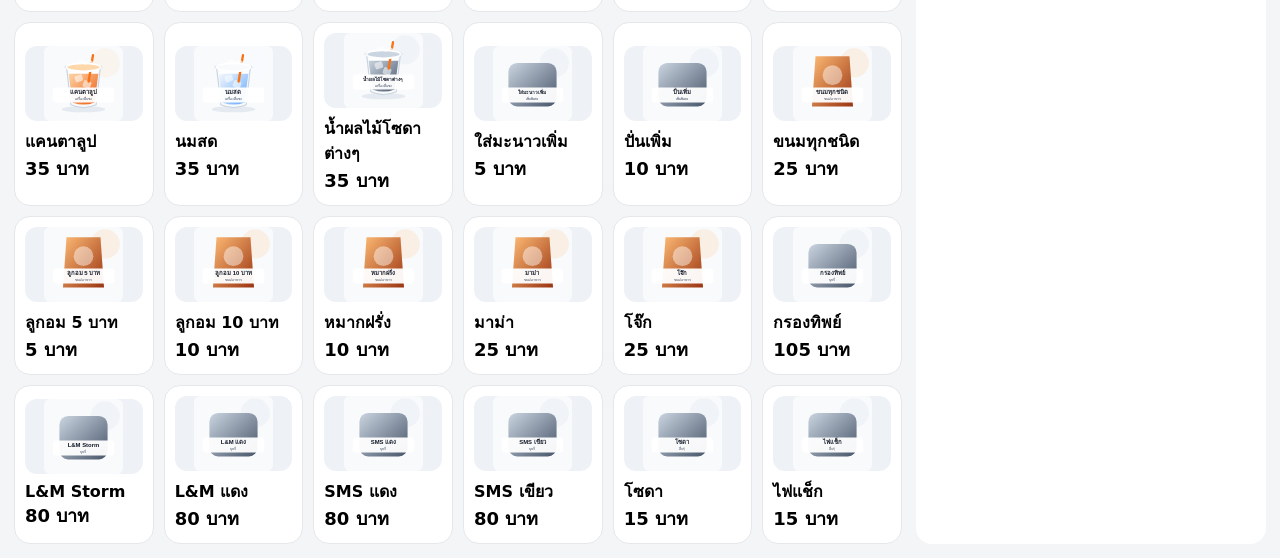
==== commit a53849c2: "Fix duplicate import modal and backup status IDs" ====
--- a/index.html
+++ b/index.html
@@ -1 +1 @@
-<!doctype html><html lang="th"><head><meta charset="UTF-8"><meta name="viewport" content="width=device-width,initial-scale=1,viewport-fit=cover"><meta name="theme-color" content="#111827"><link rel="manifest" href="manifest.webmanifest"><link rel="stylesheet" href="style.css"><title>ระบบร้านค้า</title></head><body><header class="top"><h1>ระบบร้านค้า</h1><nav class="nav"><button data-page="sale" class="active">ขายสินค้า</button><button data-page="dashboard">สรุปยอด</button><button data-page="history">ประวัติ</button><button data-page="manage">สินค้า</button><a href="./operations-preview.html" style="display:inline-flex;align-items:center;border-radius:10px;padding:9px 12px;background:#fbbf24;color:#111827;text-decoration:none;font-weight:750;white-space:nowrap">💼 งานหน้าร้าน (ทดลอง)</a></nav></header><section id="sale" class="page active"><div class="sale-layout"><div><div class="toolbar"><input id="search" class="search" placeholder="ค้นหาสินค้า..."><button id="quick" class="quick">+ ขายด่วน</button><a class="exchange-shortcut" href="./operations-preview.html#exchange">🔁 สแกนแลกเงินสด</a></div><div id="cats" class="cats"></div><div id="products" class="products"></div></div><aside class="cart"><div class="carthead"><h2>ตะกร้า</h2><button id="clearCart" class="danger">ล้างตะกร้า</button></div><div id="cart"></div><div class="total"><span>รวม</span><span id="total">0 บาท</span></div><div class="payment-mode"><button id="modeCash" class="selected" type="button">💵 ชำระเงินสด</button><button id="modeCredit" type="button">📒 ติดบัญชี</button></div><div id="creditCartPanel" class="credit-cart-panel" hidden><label for="creditPersonSearch">เลือกผู้ซื้อจากรายชื่อกลาง</label><input id="creditPersonSearch" class="search" placeholder="ค้นหาชื่อ / ชื่อเรียก" autocomplete="off"><div id="creditPersonList" class="credit-person-list" role="status">ยังไม่มีรายชื่อที่เชื่อมจากฐานข้อมูล</div><div id="creditSelected" class="note">ยังไม่ได้เลือกผู้ซื้อ</div><p class="note">ระบบบัญชีจริงยังไม่เปิดใช้ เพื่อป้องกันยอดค้างสูญหาย กรุณาบันทึกในสมุดบัญชีเดิมก่อน</p><a href="./operations-preview.html">ดูขั้นตอนบัญชีรายบุคคล (ทดลอง) →</a></div><div id="cashArea"><input id="cash" class="search" inputmode="decimal" placeholder="รับเงิน"><div class="cash-presets"><button id="exact">รับพอดี</button><button data-cash="20">20</button><button data-cash="50">50</button><button data-cash="100">100</button><button data-cash="500">500</button><button data-cash="1000">1,000</button><button data-addcash="20">+20</button><button data-addcash="100">+100</button><button id="clearCash">ล้างเงินรับ</button></div><div class="change">เงินทอน: <b id="change">0 บาท</b></div></div><button id="pay" class="pay">ชำระเงิน</button></aside></div></section><section id="dashboard" class="page"><div class="reporthead"><div><h2>สรุปยอด</h2><div id="reportLabel" class="note">วันนี้</div></div><div class="reportfilters"><button data-period="today" class="active">วันนี้</button><button data-period="month">เดือนนี้</button><button data-period="all">ทั้งหมด</button><input id="reportFrom" type="date"><span>ถึง</span><input id="reportTo" type="date"><button id="applyRange">ดูช่วงวันที่</button></div></div><div class="cards"><div class="stat">ยอดขาย<b id="todaySales">0 บาท</b></div><div class="stat profitstat">กำไรขั้นต้น<b id="todayProfit">0 บาท</b></div><div class="stat">ต้นทุนสินค้า<b id="todayCost">0 บาท</b></div><div class="stat">จำนวนบิล<b id="todayBills">0</b></div><div class="stat">จำนวนสินค้าที่ขาย<b id="todayItems">0</b></div><div class="stat">เงินสดที่รับ<b id="todayCash">0 บาท</b></div><div class="stat">เงินทอน<b id="todayChange">0 บาท</b></div><div class="stat">ขายดีที่สุด<b id="best">-</b></div><div class="stat">สินค้าใกล้หมด<b id="lowStockCount">0</b></div><div class="stat">ยอดเฉลี่ย/บิล<b id="avgBill">0 บาท</b></div><div class="stat">วันที่ขายดีที่สุด<b id="bestDay">-</b></div></div><h3>สินค้าใกล้หมด</h3><div id="lowStockList" class="panel"></div><h3>ยอดขายตามหมวดหมู่</h3><div id="categorySummary" class="panel"></div><h3>สินค้าขายดีวันนี้</h3><div id="topProducts" class="panel"></div><h3>กำไรตามสินค้า</h3><div id="profitProducts" class="panel"></div><h3>ยอดขายรายวัน</h3><div id="dailySummary" class="panel"></div></section><section id="history" class="page"><div class="historyhead"><h2>ประวัติการขาย</h2><input id="historyDate" type="date"></div><div id="historyList" class="panel"></div></section><div id="billModal" class="pinmodal"><div class="pinbox billbox"><h2>รายละเอียดบิล</h2><div id="billDetail"></div><div class="pinActions"><button id="billClose">ปิด</button><button id="voidBill" class="danger">ยกเลิกบิล</button></div></div></div><section id="manage" class="page"><div class="managehead"><h2>สินค้า</h2><div><button id="addProduct" class="primary">+ เพิ่มสินค้า</button></div></div><div class="backup"><a href="./product-photos.html" style="display:inline-flex;align-items:center;background:#0f766e;color:#fff;border-radius:9px;padding:10px 14px;text-decoration:none;font-weight:800">📷 จัดการภาพสินค้าจริงทั้งร้าน</a><button id="exportBtn">สำรองข้อมูล JSON</button><label class="filelabel">นำเข้าข้อมูล<input type="file" id="importFile" accept="application/json"></label></div><div id="backupStatus" class="backupstatus"></div><div id="backupStatus" class="backupstatus"></div><p class="note">แตะดาวเพื่อเพิ่มรายการโปรด รูปสินค้าเป็นภาพแทนและแก้ไขต่อได้ภายหลัง</p><div id="manageList" class="panel"></div></section><div id="productModal" class="pinmodal"><div class="pinbox productbox"><h2 id="productTitle">เพิ่มสินค้า</h2><input id="productName" placeholder="ชื่อสินค้า"><input id="productPrice" type="number" inputmode="decimal" placeholder="ราคาขาย"><input id="productCost" type="number" min="0" step="0.01" inputmode="decimal" placeholder="ต้นทุนต่อชิ้น"><input id="productCategory" placeholder="หมวดหมู่"><div class="stockfields"><label>จำนวนคงเหลือ<input id="productStock" type="number" min="0" step="1" inputmode="numeric" placeholder="เช่น 24"></label><label>แจ้งเตือนเมื่อเหลือไม่เกิน<input id="productLowStock" type="number" min="0" step="1" inputmode="numeric" value="5"></label></div><label class="stocktoggle"><input id="trackStock" type="checkbox"> ติดตามสต๊อกสินค้านี้</label><label class="imagepick">รูปสินค้า (ไม่ใส่ก็ได้)<input id="productImage" type="file" accept="image/*"></label><div id="imagePreview" class="imagePreview"></div><button id="removeProductImage" class="danger imageRemove" type="button">ลบรูปสินค้า</button><div class="pinActions"><button id="productCancel">ยกเลิก</button><button id="productSave">บันทึก</button></div></div></div><div id="importModal" class="pinmodal"><div class="pinbox"><h2>ยืนยันนำเข้าข้อมูล</h2><p id="importSummary"></p><p class="note">ข้อมูลปัจจุบันในเครื่องจะถูกแทนที่ กรุณาสำรองข้อมูลก่อนหากต้องการเก็บไว้</p><div class="pinActions"><button id="importCancel">ยกเลิก</button><button id="importConfirm">ยืนยันนำเข้า</button></div></div></div><div id="importModal" class="pinmodal"><div class="pinbox"><h2>ยืนยันนำเข้าข้อมูล</h2><p id="importSummary"></p><p class="note">ข้อมูลปัจจุบันในเครื่องจะถูกแทนที่</p><div class="pinActions"><button id="importCancel">ยกเลิก</button><button id="importConfirm">ยืนยันนำเข้า</button></div></div></div><script src="products.js"></script><script src="app.js"></script></body></html>+<!doctype html><html lang="th"><head><meta charset="UTF-8"><meta name="viewport" content="width=device-width,initial-scale=1,viewport-fit=cover"><meta name="theme-color" content="#111827"><link rel="manifest" href="manifest.webmanifest"><link rel="stylesheet" href="style.css"><title>ระบบร้านค้า</title></head><body><header class="top"><h1>ระบบร้านค้า</h1><nav class="nav"><button data-page="sale" class="active">ขายสินค้า</button><button data-page="dashboard">สรุปยอด</button><button data-page="history">ประวัติ</button><button data-page="manage">สินค้า</button><a href="./operations-preview.html" style="display:inline-flex;align-items:center;border-radius:10px;padding:9px 12px;background:#fbbf24;color:#111827;text-decoration:none;font-weight:750;white-space:nowrap">💼 งานหน้าร้าน (ทดลอง)</a></nav></header><section id="sale" class="page active"><div class="sale-layout"><div><div class="toolbar"><input id="search" class="search" placeholder="ค้นหาสินค้า..."><button id="quick" class="quick">+ ขายด่วน</button><a class="exchange-shortcut" href="./operations-preview.html#exchange">🔁 สแกนแลกเงินสด</a></div><div id="cats" class="cats"></div><div id="products" class="products"></div></div><aside class="cart"><div class="carthead"><h2>ตะกร้า</h2><button id="clearCart" class="danger">ล้างตะกร้า</button></div><div id="cart"></div><div class="total"><span>รวม</span><span id="total">0 บาท</span></div><div class="payment-mode"><button id="modeCash" class="selected" type="button">💵 ชำระเงินสด</button><button id="modeCredit" type="button">📒 ติดบัญชี</button></div><div id="creditCartPanel" class="credit-cart-panel" hidden><label for="creditPersonSearch">เลือกผู้ซื้อจากรายชื่อกลาง</label><input id="creditPersonSearch" class="search" placeholder="ค้นหาชื่อ / ชื่อเรียก" autocomplete="off"><div id="creditPersonList" class="credit-person-list" role="status">ยังไม่มีรายชื่อที่เชื่อมจากฐานข้อมูล</div><div id="creditSelected" class="note">ยังไม่ได้เลือกผู้ซื้อ</div><p class="note">ระบบบัญชีจริงยังไม่เปิดใช้ เพื่อป้องกันยอดค้างสูญหาย กรุณาบันทึกในสมุดบัญชีเดิมก่อน</p><a href="./operations-preview.html">ดูขั้นตอนบัญชีรายบุคคล (ทดลอง) →</a></div><div id="cashArea"><input id="cash" class="search" inputmode="decimal" placeholder="รับเงิน"><div class="cash-presets"><button id="exact">รับพอดี</button><button data-cash="20">20</button><button data-cash="50">50</button><button data-cash="100">100</button><button data-cash="500">500</button><button data-cash="1000">1,000</button><button data-addcash="20">+20</button><button data-addcash="100">+100</button><button id="clearCash">ล้างเงินรับ</button></div><div class="change">เงินทอน: <b id="change">0 บาท</b></div></div><button id="pay" class="pay">ชำระเงิน</button></aside></div></section><section id="dashboard" class="page"><div class="reporthead"><div><h2>สรุปยอด</h2><div id="reportLabel" class="note">วันนี้</div></div><div class="reportfilters"><button data-period="today" class="active">วันนี้</button><button data-period="month">เดือนนี้</button><button data-period="all">ทั้งหมด</button><input id="reportFrom" type="date"><span>ถึง</span><input id="reportTo" type="date"><button id="applyRange">ดูช่วงวันที่</button></div></div><div class="cards"><div class="stat">ยอดขาย<b id="todaySales">0 บาท</b></div><div class="stat profitstat">กำไรขั้นต้น<b id="todayProfit">0 บาท</b></div><div class="stat">ต้นทุนสินค้า<b id="todayCost">0 บาท</b></div><div class="stat">จำนวนบิล<b id="todayBills">0</b></div><div class="stat">จำนวนสินค้าที่ขาย<b id="todayItems">0</b></div><div class="stat">เงินสดที่รับ<b id="todayCash">0 บาท</b></div><div class="stat">เงินทอน<b id="todayChange">0 บาท</b></div><div class="stat">ขายดีที่สุด<b id="best">-</b></div><div class="stat">สินค้าใกล้หมด<b id="lowStockCount">0</b></div><div class="stat">ยอดเฉลี่ย/บิล<b id="avgBill">0 บาท</b></div><div class="stat">วันที่ขายดีที่สุด<b id="bestDay">-</b></div></div><h3>สินค้าใกล้หมด</h3><div id="lowStockList" class="panel"></div><h3>ยอดขายตามหมวดหมู่</h3><div id="categorySummary" class="panel"></div><h3>สินค้าขายดีวันนี้</h3><div id="topProducts" class="panel"></div><h3>กำไรตามสินค้า</h3><div id="profitProducts" class="panel"></div><h3>ยอดขายรายวัน</h3><div id="dailySummary" class="panel"></div></section><section id="history" class="page"><div class="historyhead"><h2>ประวัติการขาย</h2><input id="historyDate" type="date"></div><div id="historyList" class="panel"></div></section><div id="billModal" class="pinmodal"><div class="pinbox billbox"><h2>รายละเอียดบิล</h2><div id="billDetail"></div><div class="pinActions"><button id="billClose">ปิด</button><button id="voidBill" class="danger">ยกเลิกบิล</button></div></div></div><section id="manage" class="page"><div class="managehead"><h2>สินค้า</h2><div><button id="addProduct" class="primary">+ เพิ่มสินค้า</button></div></div><div class="backup"><a href="./product-photos.html" style="display:inline-flex;align-items:center;background:#0f766e;color:#fff;border-radius:9px;padding:10px 14px;text-decoration:none;font-weight:800">📷 จัดการภาพสินค้าจริงทั้งร้าน</a><button id="exportBtn">สำรองข้อมูล JSON</button><label class="filelabel">นำเข้าข้อมูล<input type="file" id="importFile" accept="application/json"></label></div><div id="backupStatus" class="backupstatus"></div><p class="note">แตะดาวเพื่อเพิ่มรายการโปรด รูปสินค้าเป็นภาพแทนและแก้ไขต่อได้ภายหลัง</p><div id="manageList" class="panel"></div></section><div id="productModal" class="pinmodal"><div class="pinbox productbox"><h2 id="productTitle">เพิ่มสินค้า</h2><input id="productName" placeholder="ชื่อสินค้า"><input id="productPrice" type="number" inputmode="decimal" placeholder="ราคาขาย"><input id="productCost" type="number" min="0" step="0.01" inputmode="decimal" placeholder="ต้นทุนต่อชิ้น"><input id="productCategory" placeholder="หมวดหมู่"><div class="stockfields"><label>จำนวนคงเหลือ<input id="productStock" type="number" min="0" step="1" inputmode="numeric" placeholder="เช่น 24"></label><label>แจ้งเตือนเมื่อเหลือไม่เกิน<input id="productLowStock" type="number" min="0" step="1" inputmode="numeric" value="5"></label></div><label class="stocktoggle"><input id="trackStock" type="checkbox"> ติดตามสต๊อกสินค้านี้</label><label class="imagepick">รูปสินค้า (ไม่ใส่ก็ได้)<input id="productImage" type="file" accept="image/*"></label><div id="imagePreview" class="imagePreview"></div><button id="removeProductImage" class="danger imageRemove" type="button">ลบรูปสินค้า</button><div class="pinActions"><button id="productCancel">ยกเลิก</button><button id="productSave">บันทึก</button></div></div></div><div id="importModal" class="pinmodal"><div class="pinbox"><h2>ยืนยันนำเข้าข้อมูล</h2><p id="importSummary"></p><p class="note">ข้อมูลปัจจุบันในเครื่องจะถูกแทนที่ กรุณาสำรองข้อมูลก่อนหากต้องการเก็บไว้</p><div class="pinActions"><button id="importCancel">ยกเลิก</button><button id="importConfirm">ยืนยันนำเข้า</button></div></div></div><script src="products.js"></script><script src="app.js"></script></body></html>
